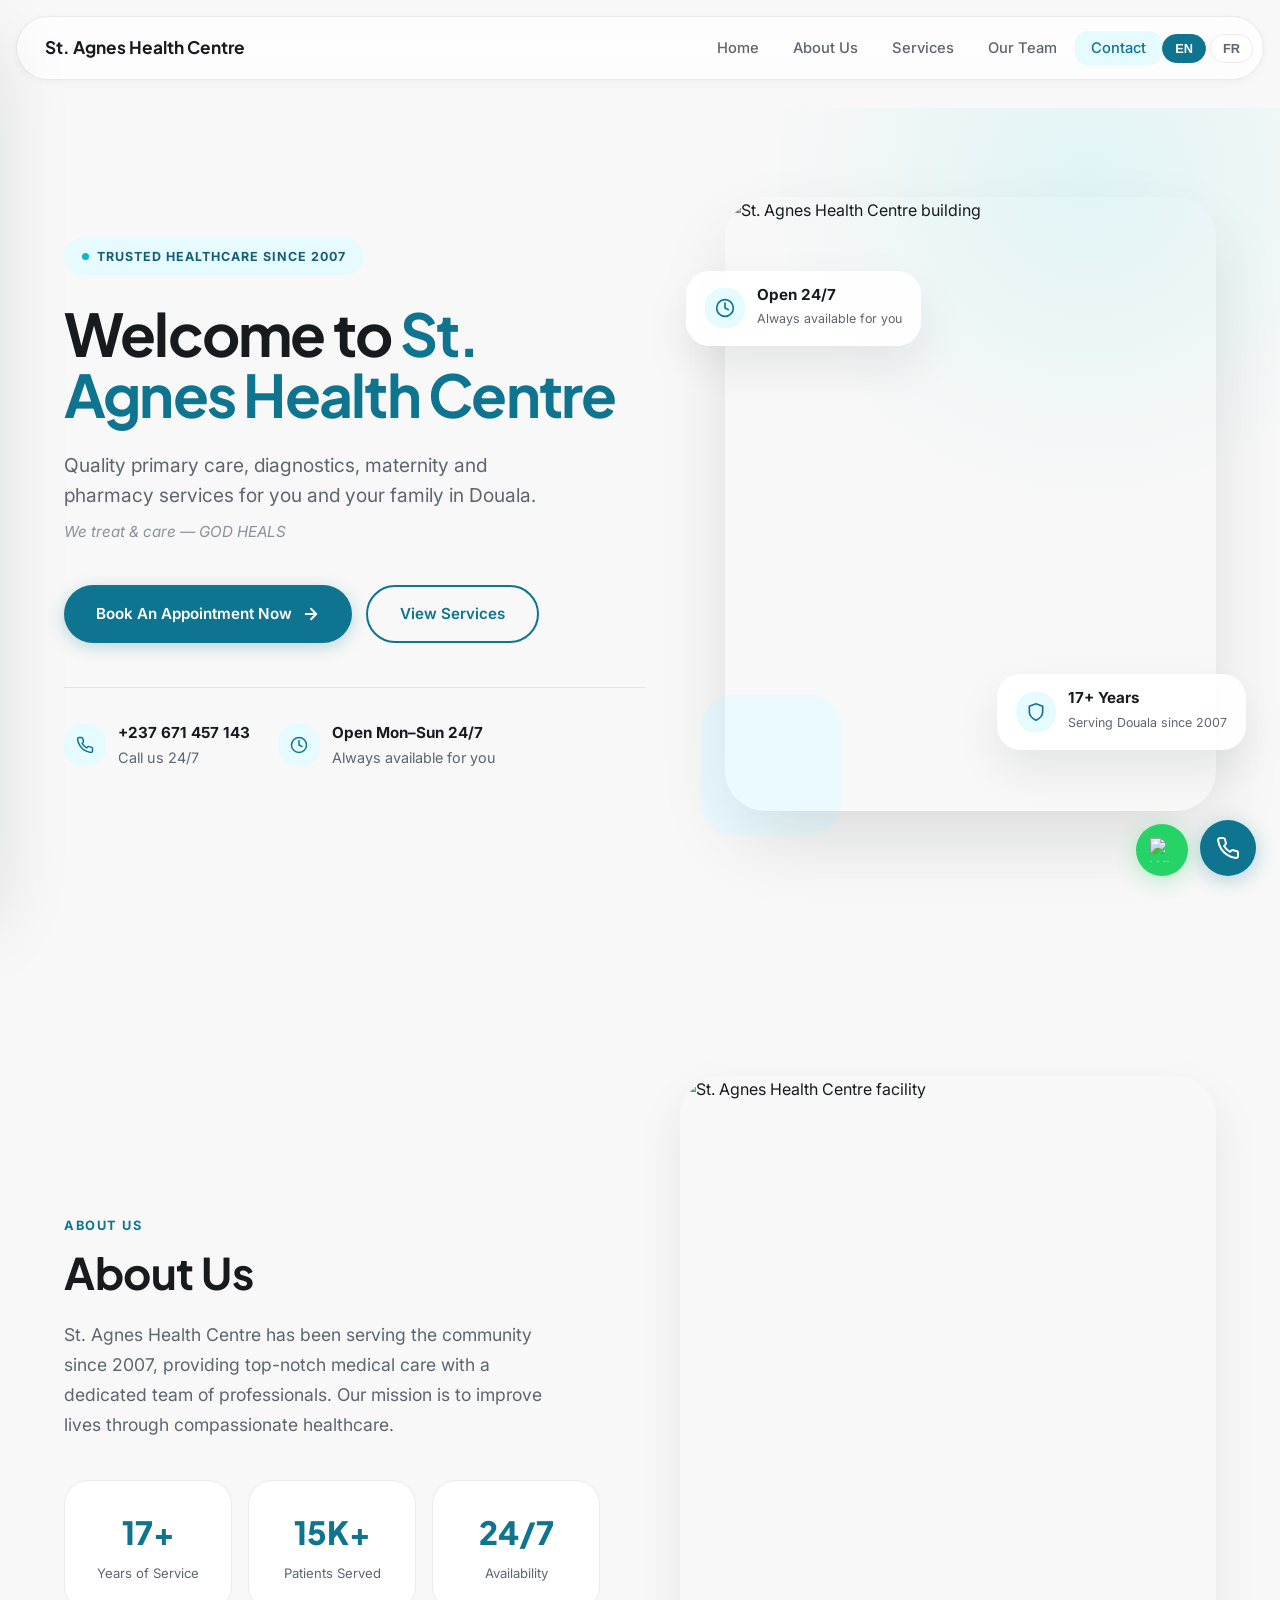
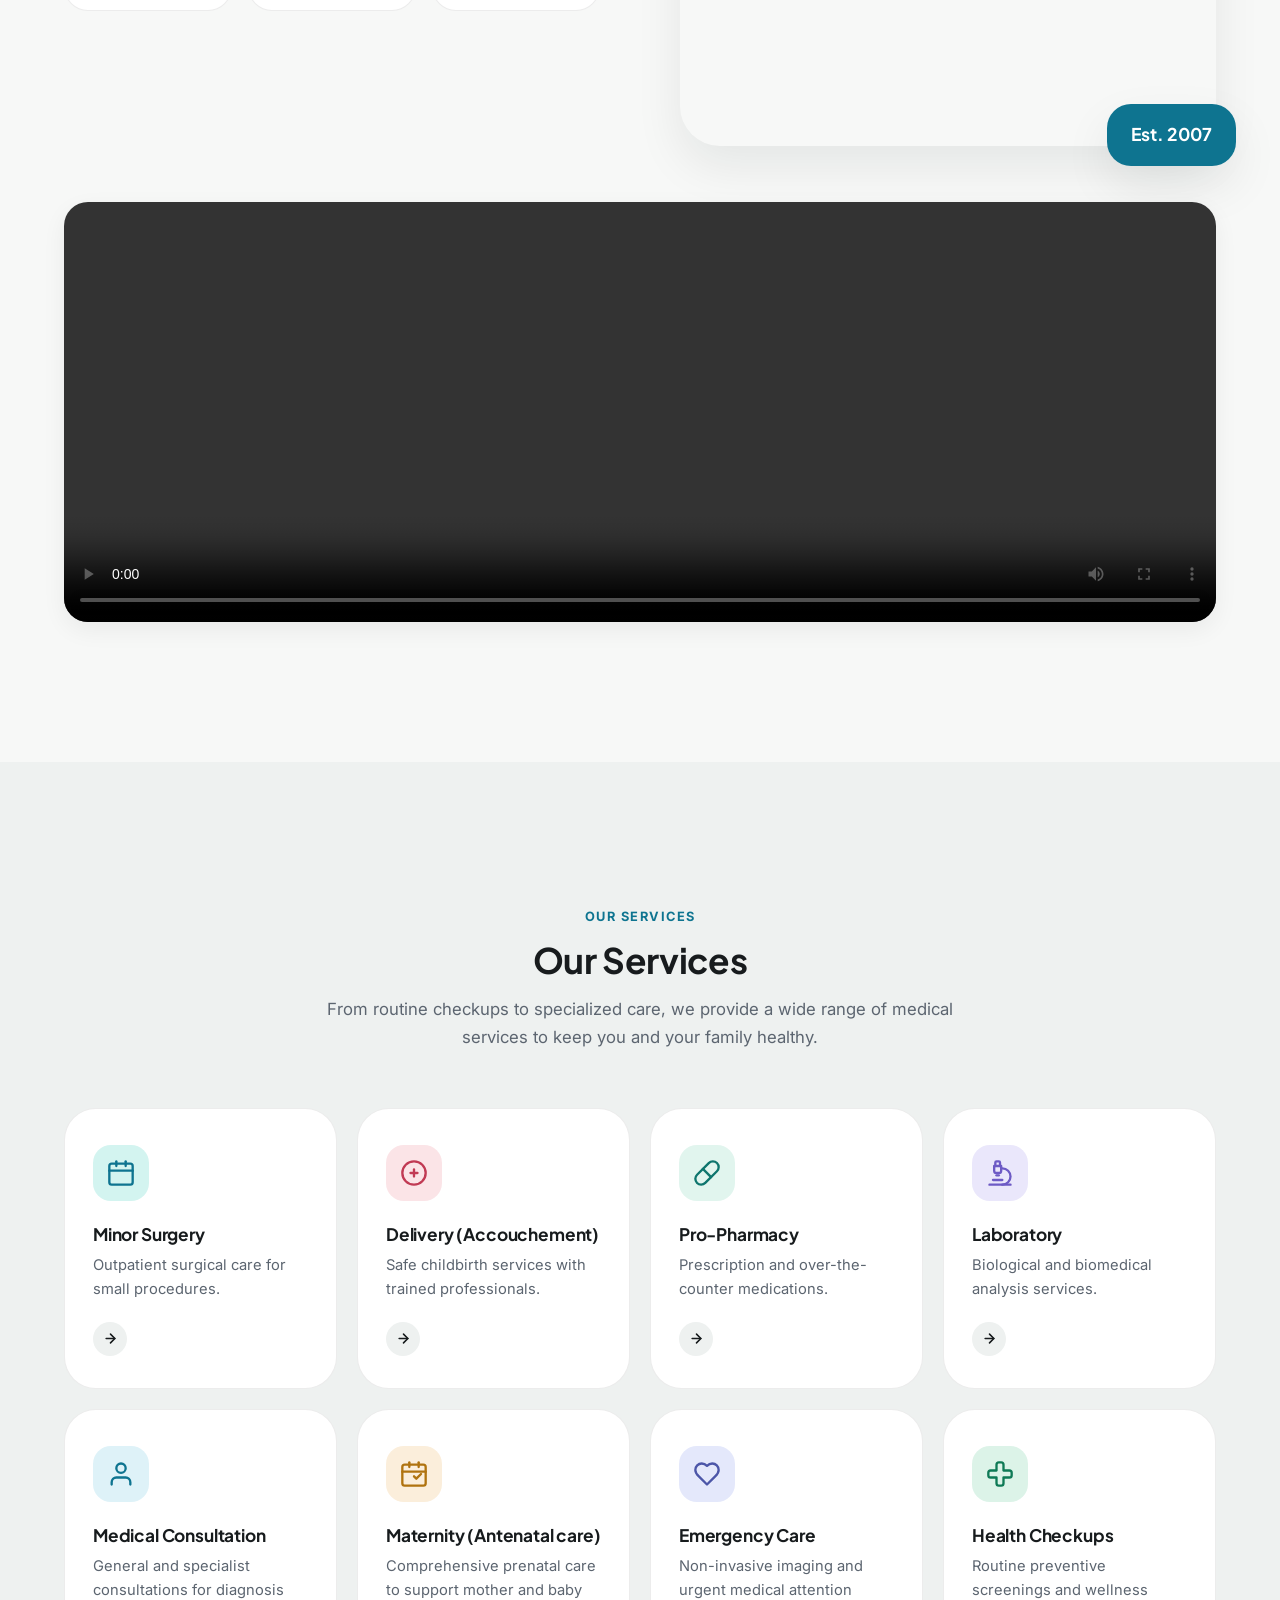
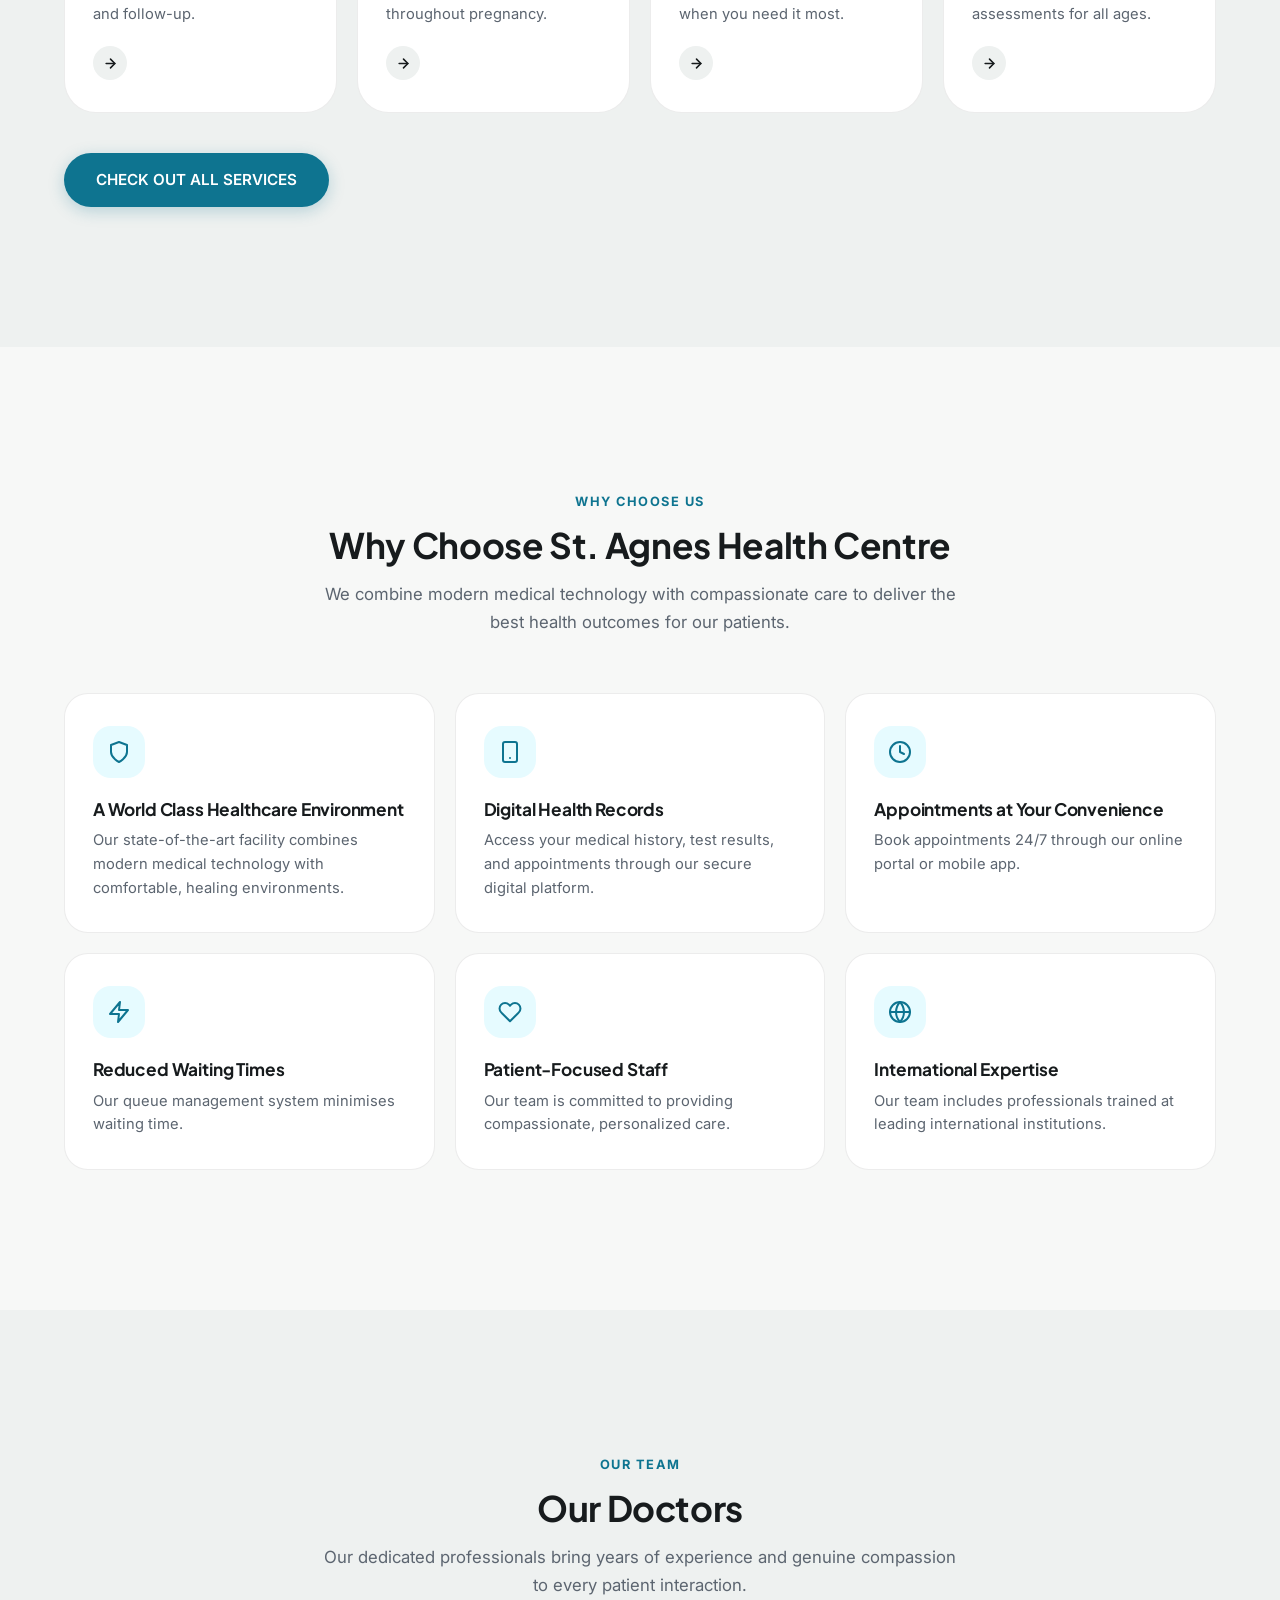
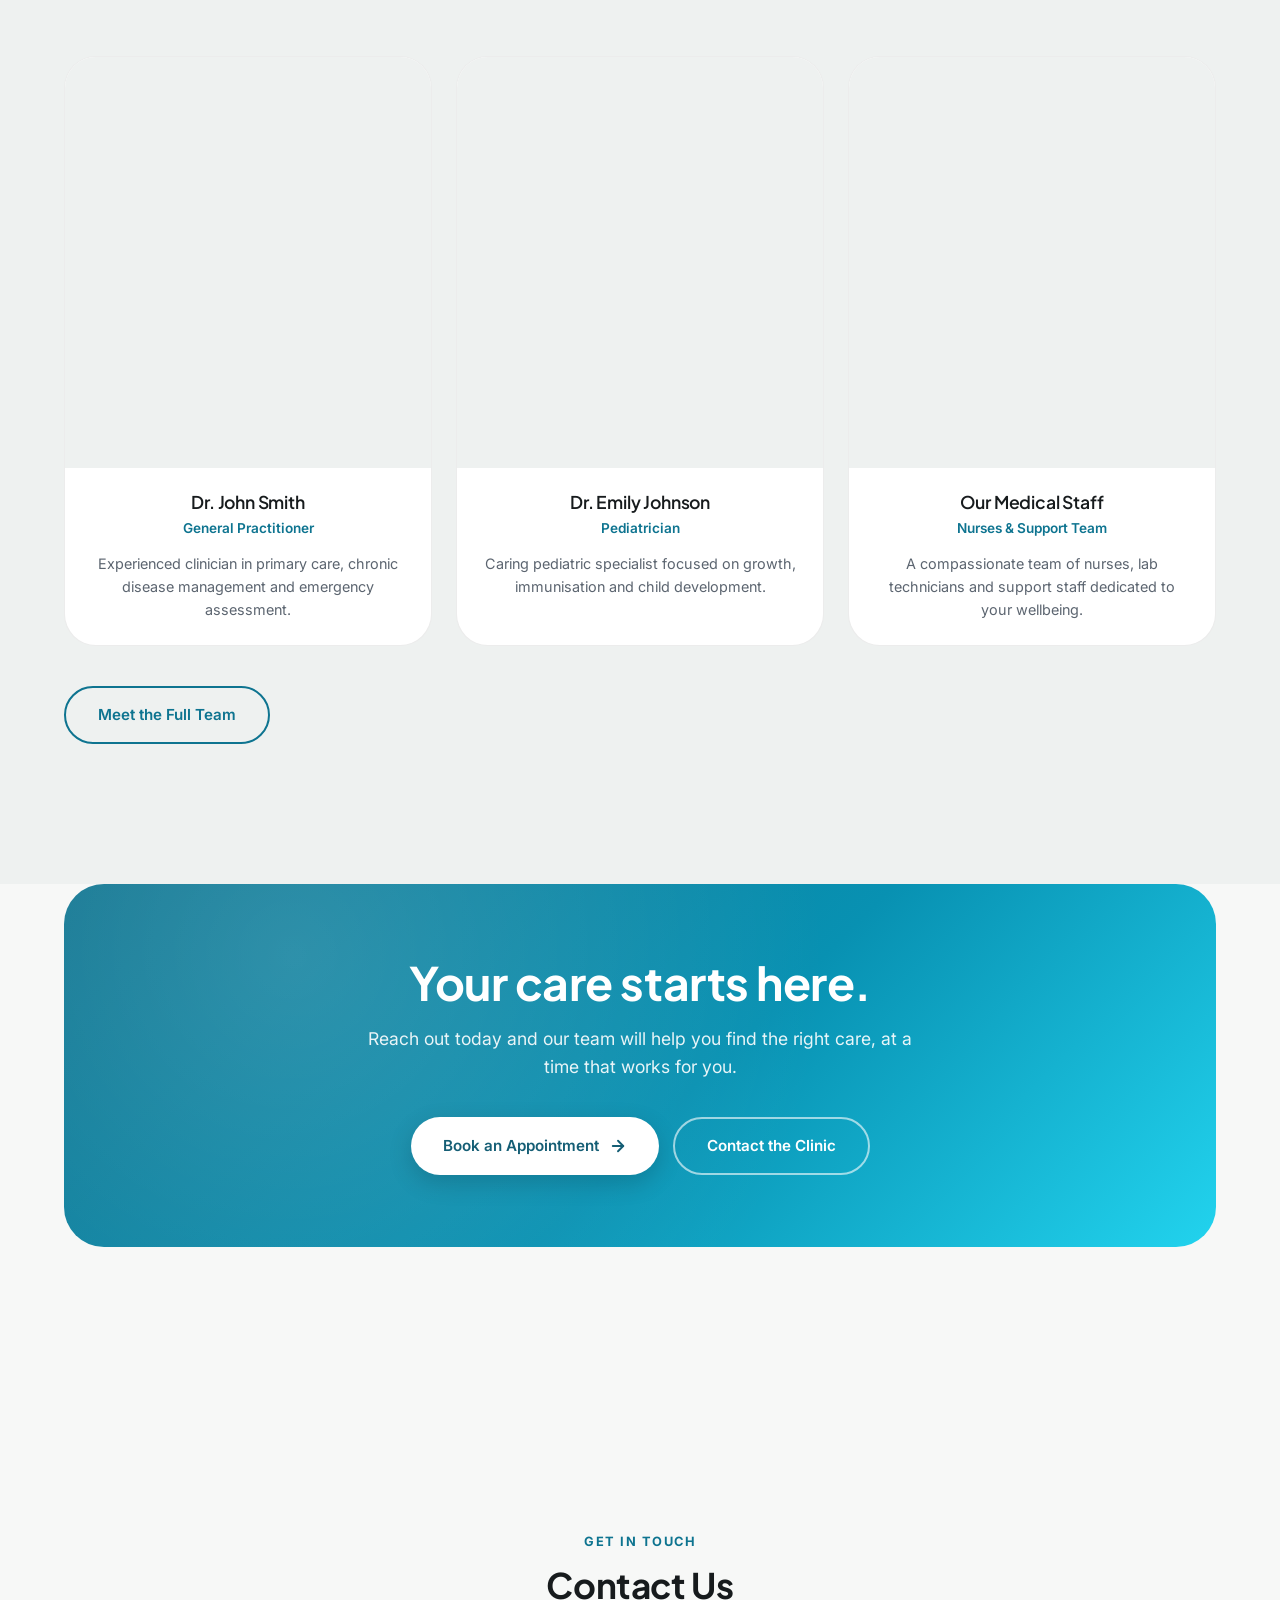
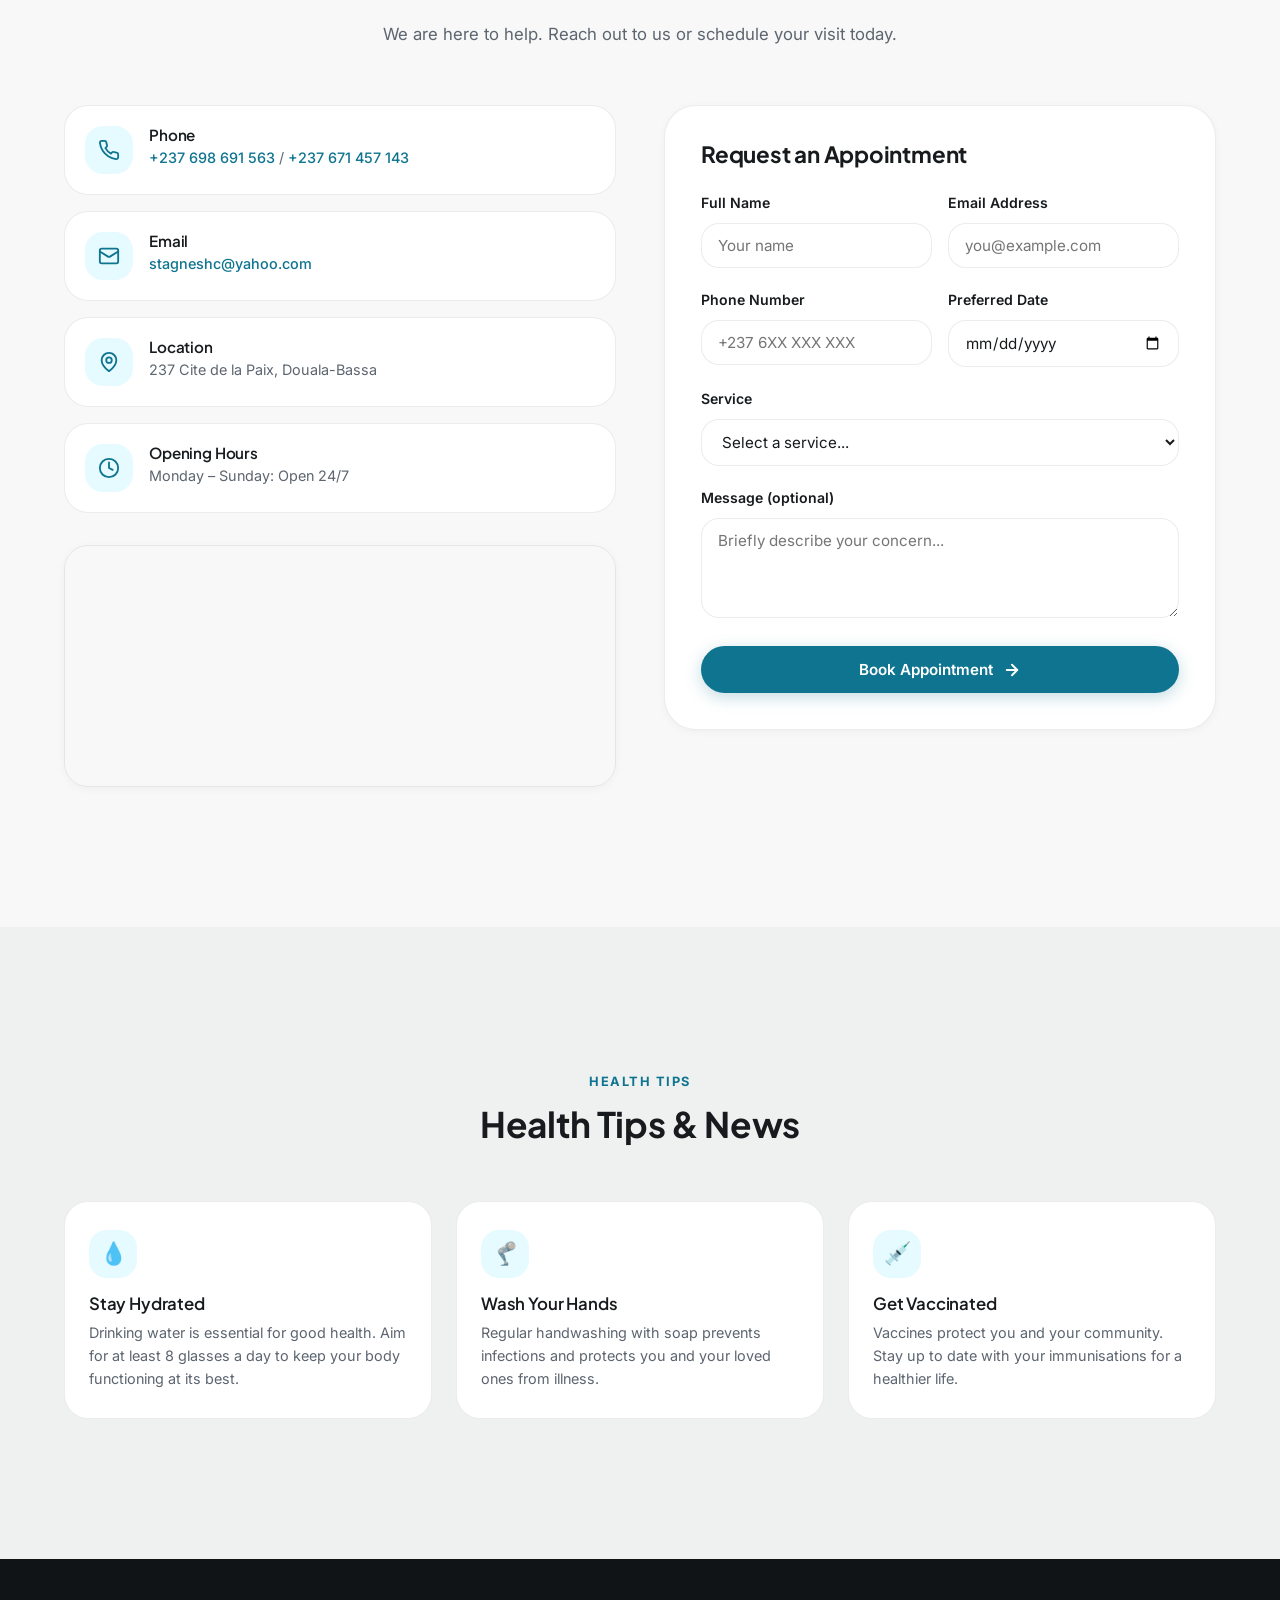
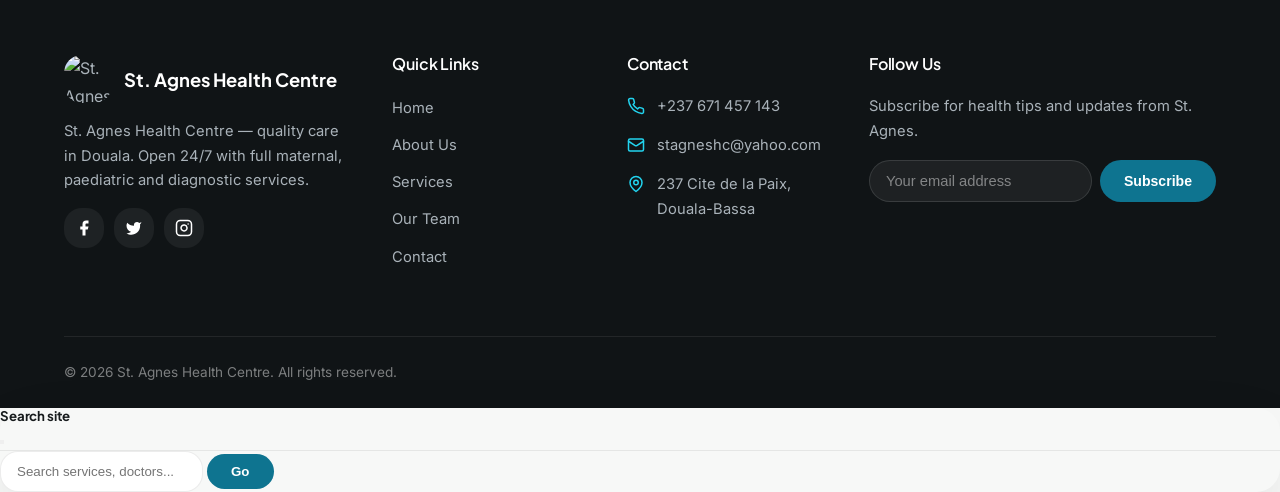
==== public/index.html @ 966c05b4 "Update St. Agnes website layout and content" ====
<!DOCTYPE html>
<html lang="en">
<head>
    <meta charset="UTF-8">
    <meta name="viewport" content="width=device-width, initial-scale=1.0">
    <meta name="description" content="St. Agnes Health Centre - Compassionate, reliable healthcare in Douala. Outpatient care, maternity, laboratory, pharmacy and more.">
    <title>St. Agnes Health Centre</title>
    <link href="css/bootstrap.min.css" rel="stylesheet">
    <link href="styles.css" rel="stylesheet">
    <script type="text/javascript">
        function googleTranslateElementInit() {
            new google.translate.TranslateElement({
                pageLanguage: 'en',
                includedLanguages: 'en,fr',
                layout: google.translate.TranslateElement.InlineLayout.SIMPLE,
                autoDisplay: false,
                multilanguagePage: true
            }, 'google_translate_element');
        }
    </script>
    <script type="text/javascript" src="//translate.google.com/translate_a/element.js?cb=googleTranslateElementInit"></script>
    <script src="translate.js"></script>
</head>
<body>

<!-- Sidebar overlay -->
<div id="sidebarMenuOverlay" class="sidebar-menu-overlay"></div>
<nav id="sidebarMenu" class="sidebar-menu">
    <button id="sidebarMenuClose" type="button" class="sidebar-close" aria-label="Close menu">&times;</button>
    <div class="sidebar-logo" aria-hidden="true"></div>
    <div class="sidebar-links">
        <a href="#home" data-i18n="nav.home">Home</a>
        <a href="#about" data-i18n="nav.about">About Us</a>
        <a href="#services-section" data-i18n="nav.services">Services</a>
        <a href="#team-section" data-i18n="nav.team">Our Team</a>
        <a href="#why-choose" data-i18n="nav.why">Why Choose Us</a>
        <a href="#contact" data-i18n="nav.contact">Contact</a>
    </div>
</nav>

<!-- ====== NAVBAR ====== -->
<nav id="mainNavbar" class="navbar">
    <div class="container-fluid d-flex align-items-center justify-content-between">
        <a class="navbar-brand" href="#">
            <div class="logo-container">
                <img id="clinic-logo" src="images/logo.png" alt="St. Agnes Health Centre Logo" onerror="this.style.display='none';">
            </div>
            <span class="brand-text">St. Agnes Health Centre</span>
        </a>

        <div id="navbarNav">
            <div class="nav-links" role="navigation" aria-label="Main navigation">
                <ul class="navbar-nav">
                    <li class="nav-item"><a class="nav-link" href="#home" data-i18n="nav.home">Home</a></li>
                    <li class="nav-item"><a class="nav-link" href="#about" data-i18n="nav.about">About Us</a></li>
                    <li class="nav-item"><a class="nav-link" href="#services-section" data-i18n="nav.services">Services</a></li>
                    <li class="nav-item"><a class="nav-link" href="#team-section" data-i18n="nav.team">Our Team</a></li>
                    <li class="nav-item"><a class="nav-link" href="#contact" data-i18n="nav.contact">Contact</a></li>
                </ul>
            </div>
        </div>

        <div class="navbar-actions d-flex align-items-center gap-2">
            <div class="lang-toggle d-flex align-items-center">
                <button type="button" class="btn active" data-lang="en" onclick="changeLanguage('en')" aria-label="English">EN</button>
                <button type="button" class="btn" data-lang="fr" onclick="changeLanguage('fr')" aria-label="Fran&ccedil;ais">FR</button>
            </div>
            <button id="navbarHamburgerBtn" class="navbar-hamburger" aria-label="Open menu" aria-controls="sidebarMenu" aria-expanded="false">
                <svg width="22" height="22" viewBox="0 0 24 24" fill="none" xmlns="http://www.w3.org/2000/svg" aria-hidden="true">
                    <rect y="4" width="24" height="2.5" rx="1.25" fill="currentColor"/>
                    <rect y="11" width="24" height="2.5" rx="1.25" fill="currentColor"/>
                    <rect y="18" width="24" height="2.5" rx="1.25" fill="currentColor"/>
                </svg>
            </button>
        </div>
    </div>
</nav>

<!-- ====== HERO ====== -->
<section id="home" class="hero">
    <div class="container">
        <div class="hero-text">
            <div class="hero-badge" data-i18n="hero.badge">Trusted Healthcare Since 2007</div>
            <h1><span data-i18n="hero.welcome_prefix">Welcome to</span> <span class="accent">St. Agnes Health Centre</span></h1>
            <p class="hero-subtitle" data-i18n="hero.subtitle">Quality primary care, diagnostics, maternity and pharmacy services for you and your family in Douala.</p>
            <p id="main-slogan" class="hero-tagline" data-i18n="main-slogan">We treat &amp; care &mdash; GOD HEALS</p>
            <div class="hero-actions">
                <a href="appointment.html" class="btn-primary-custom">
                    <span data-i18n="btn.book">Book An Appointment</span>
                    <svg width="18" height="18" viewBox="0 0 24 24" fill="none" stroke="currentColor" stroke-width="2.5" stroke-linecap="round" stroke-linejoin="round"><path d="M5 12h14"/><path d="m12 5 7 7-7 7"/></svg>
                </a>
                <a href="#services-section" class="btn-outline-custom" data-i18n="btn.view_services">View Services</a>
            </div>
            <div class="hero-contact">
                <div class="hero-contact-item">
                    <div class="icon">
                        <svg viewBox="0 0 24 24" fill="none" stroke="currentColor" stroke-width="2" stroke-linecap="round" stroke-linejoin="round"><path d="M22 16.92v3a2 2 0 0 1-2.18 2 19.79 19.79 0 0 1-8.63-3.07 19.5 19.5 0 0 1-6-6 19.79 19.79 0 0 1-3.07-8.67A2 2 0 0 1 4.11 2h3a2 2 0 0 1 2 1.72c.127.96.361 1.903.7 2.81a2 2 0 0 1-.45 2.11L8.09 9.91a16 16 0 0 0 6 6l1.27-1.27a2 2 0 0 1 2.11-.45c.907.339 1.85.573 2.81.7A2 2 0 0 1 22 16.92z"/></svg>
                    </div>
                    <div>
                        <strong>+237 671 457 143</strong>
                        <span data-i18n="hero.call_label">Call us 24/7</span>
                    </div>
                </div>
                <div class="hero-contact-item">
                    <div class="icon">
                        <svg viewBox="0 0 24 24" fill="none" stroke="currentColor" stroke-width="2" stroke-linecap="round" stroke-linejoin="round"><circle cx="12" cy="12" r="10"/><polyline points="12 6 12 12 16 14"/></svg>
                    </div>
                    <div>
                        <strong data-i18n="hero.hours_value">Open Mon&ndash;Sun 24/7</strong>
                        <span data-i18n="hero.hours_label">Always available for you</span>
                    </div>
                </div>
            </div>
        </div>
        <div class="hero-image">
            <img src="images/clinic.jpg" alt="St. Agnes Health Centre building">
            <div class="hero-floating-card hero-floating-card--top">
                <div class="fc-icon">
                    <svg viewBox="0 0 24 24" fill="none" stroke="currentColor" stroke-width="2" stroke-linecap="round" stroke-linejoin="round"><circle cx="12" cy="12" r="10"/><polyline points="12 6 12 12 16 14"/></svg>
                </div>
                <div>
                    <strong data-i18n="hero.fc_top_title">Open 24/7</strong>
                    <span data-i18n="hero.hours_label">Always available for you</span>
                </div>
            </div>
            <div class="hero-floating-card hero-floating-card--bottom">
                <div class="fc-icon">
                    <svg viewBox="0 0 24 24" fill="none" stroke="currentColor" stroke-width="2" stroke-linecap="round" stroke-linejoin="round"><path d="M12 22s8-4 8-10V5l-8-3-8 3v7c0 6 8 10 8 10z"/></svg>
                </div>
                <div>
                    <strong data-i18n="hero.fc_bottom_title">17+ Years</strong>
                    <span data-i18n="hero.fc_bottom_sub">Serving Douala since 2007</span>
                </div>
            </div>
        </div>
    </div>
</section>

<!-- ====== ABOUT US ====== -->
<section id="about" class="about-section py-section">
    <div class="container">
        <div class="about-grid">
            <div class="about-content reveal">
            <span class="section-label" data-i18n="label.about">About Us</span>
            <h2 id="about-title" data-i18n="about-title">Compassionate Care for Our Community</h2>
                <p class="lead" id="about-desc" data-i18n="about-desc">St. Agnes Health Centre has been serving the community since 2007, providing top-notch medical care with a dedicated team of professionals. Our mission is to improve lives through compassionate healthcare.</p>
                <div class="about-stats">
                    <div class="stat-item">
                        <span class="stat-number">17+</span>
                        <span class="stat-label" data-i18n="about.stat1_label">Years of Service</span>
                    </div>
                    <div class="stat-item">
                        <span class="stat-number">15K+</span>
                        <span class="stat-label" data-i18n="about.stat2_label">Patients Served</span>
                    </div>
                    <div class="stat-item">
                        <span class="stat-number">24/7</span>
                        <span class="stat-label" data-i18n="about.stat3_label">Availability</span>
                    </div>
                </div>
            </div>
            <div class="about-media reveal reveal-delay-2">
                <img src="images/id1.jpg" alt="St. Agnes Health Centre facility">
                <div class="about-badge" data-i18n="about.badge">Est. 2007</div>
            </div>
        </div>
        <div class="video-wrapper reveal" style="margin-top:56px;">
            <video width="100%" height="420" controls preload="metadata">
                <source src="images/vid1.mp4" type="video/mp4">
                Your browser does not support the video tag.
            </video>
        </div>
    </div>
</section>

<!-- ====== SERVICES ====== -->
<section id="services-section" class="services-section py-section">
    <div class="container">
        <div class="section-header reveal">
            <span class="section-label" data-i18n="label.services">Our Services</span>
            <h2 id="services-title" data-i18n="services-title">Comprehensive Healthcare Services</h2>
            <p data-i18n="services.intro">From routine checkups to specialized care, we provide a wide range of medical services to keep you and your family healthy.</p>
        </div>
        <div class="services-grid stagger-children">
            <div class="service-card reveal">
                <div class="service-icon icon-teal">
                    <svg width="28" height="28" viewBox="0 0 24 24" fill="none" stroke="currentColor" stroke-width="2" stroke-linecap="round" stroke-linejoin="round"><path d="M8 2v4"/><path d="M16 2v4"/><rect x="2" y="4" width="20" height="18" rx="2"/><path d="M2 10h20"/></svg>
                </div>
                <h3 data-i18n="featured.minor_surgery.title">Minor Surgery</h3>
                <p data-i18n="featured.minor_surgery.desc">Outpatient surgical care for small procedures.</p>
                <span class="service-arrow" aria-hidden="true"><svg viewBox="0 0 24 24" fill="none" stroke="currentColor" stroke-width="2.5" stroke-linecap="round" stroke-linejoin="round"><path d="M5 12h14"/><path d="m12 5 7 7-7 7"/></svg></span>
            </div>
            <div class="service-card reveal">
                <div class="service-icon icon-rose">
                    <svg width="28" height="28" viewBox="0 0 24 24" fill="none" stroke="currentColor" stroke-width="2" stroke-linecap="round" stroke-linejoin="round"><path d="M9 12h6"/><path d="M12 9v6"/><circle cx="12" cy="12" r="10"/></svg>
                </div>
                <h3 data-i18n="featured.delivery.title">Delivery</h3>
                <p data-i18n="featured.delivery.desc">Safe childbirth services with trained professionals.</p>
                <span class="service-arrow" aria-hidden="true"><svg viewBox="0 0 24 24" fill="none" stroke="currentColor" stroke-width="2.5" stroke-linecap="round" stroke-linejoin="round"><path d="M5 12h14"/><path d="m12 5 7 7-7 7"/></svg></span>
            </div>
            <div class="service-card reveal">
                <div class="service-icon icon-green">
                    <svg width="28" height="28" viewBox="0 0 24 24" fill="none" stroke="currentColor" stroke-width="2" stroke-linecap="round" stroke-linejoin="round"><path d="m10.5 20.5 10-10a4.95 4.95 0 1 0-7-7l-10 10a4.95 4.95 0 1 0 7 7Z"/><path d="m8.5 8.5 7 7"/></svg>
                </div>
                <h3 data-i18n="featured.pharmacy.title">Pro-Pharmacy</h3>
                <p data-i18n="featured.pharmacy.desc">Prescription and over-the-counter medications.</p>
                <span class="service-arrow" aria-hidden="true"><svg viewBox="0 0 24 24" fill="none" stroke="currentColor" stroke-width="2.5" stroke-linecap="round" stroke-linejoin="round"><path d="M5 12h14"/><path d="m12 5 7 7-7 7"/></svg></span>
            </div>
            <div class="service-card reveal">
                <div class="service-icon icon-purple">
                    <svg width="28" height="28" viewBox="0 0 24 24" fill="none" stroke="currentColor" stroke-width="2" stroke-linecap="round" stroke-linejoin="round"><path d="M6 18h8"/><path d="M3 22h18"/><path d="M14 22a7 7 0 1 0 0-14h-1"/><path d="M9 14h2"/><path d="M9 12a2 2 0 0 1-2-2V6h6v4a2 2 0 0 1-2 2Z"/><path d="M12 6V3a1 1 0 0 0-1-1H9a1 1 0 0 0-1 1v3"/></svg>
                </div>
                <h3 data-i18n="featured.laboratory.title">Laboratory</h3>
                <p data-i18n="featured.laboratory.desc">Biological and biomedical analysis services.</p>
                <span class="service-arrow" aria-hidden="true"><svg viewBox="0 0 24 24" fill="none" stroke="currentColor" stroke-width="2.5" stroke-linecap="round" stroke-linejoin="round"><path d="M5 12h14"/><path d="m12 5 7 7-7 7"/></svg></span>
            </div>
            <div class="service-card reveal">
                <div class="service-icon icon-blue">
                    <svg width="28" height="28" viewBox="0 0 24 24" fill="none" stroke="currentColor" stroke-width="2" stroke-linecap="round" stroke-linejoin="round"><path d="M20 21v-2a4 4 0 0 0-4-4H8a4 4 0 0 0-4 4v2"/><circle cx="12" cy="7" r="4"/></svg>
                </div>
                <h3 data-i18n="service.consultation.name">Medical Consultation</h3>
                <p data-i18n="service.consultation.desc">General and specialist consultations for diagnosis and follow-up.</p>
                <span class="service-arrow" aria-hidden="true"><svg viewBox="0 0 24 24" fill="none" stroke="currentColor" stroke-width="2.5" stroke-linecap="round" stroke-linejoin="round"><path d="M5 12h14"/><path d="m12 5 7 7-7 7"/></svg></span>
            </div>
            <div class="service-card reveal">
                <div class="service-icon icon-orange">
                    <svg width="28" height="28" viewBox="0 0 24 24" fill="none" stroke="currentColor" stroke-width="2" stroke-linecap="round" stroke-linejoin="round"><path d="M8 2v4"/><path d="M16 2v4"/><rect x="2" y="4" width="20" height="18" rx="2"/><path d="M2 10h20"/><path d="m12 14 2 2 4-4"/></svg>
                </div>
                <h3 data-i18n="service.maternity.name">Maternity Care</h3>
                <p data-i18n="service.maternity.desc">Comprehensive prenatal care to support mother and baby throughout pregnancy.</p>
                <span class="service-arrow" aria-hidden="true"><svg viewBox="0 0 24 24" fill="none" stroke="currentColor" stroke-width="2.5" stroke-linecap="round" stroke-linejoin="round"><path d="M5 12h14"/><path d="m12 5 7 7-7 7"/></svg></span>
            </div>
            <div class="service-card reveal">
                <div class="service-icon icon-indigo">
                    <svg width="28" height="28" viewBox="0 0 24 24" fill="none" stroke="currentColor" stroke-width="2" stroke-linecap="round" stroke-linejoin="round"><path d="M19 14c1.49-1.46 3-3.21 3-5.5A5.5 5.5 0 0 0 16.5 3c-1.76 0-3 .5-4.5 2-1.5-1.5-2.74-2-4.5-2A5.5 5.5 0 0 0 2 8.5c0 2.3 1.5 4.05 3 5.5l7 7Z"/></svg>
                </div>
                <h3 data-i18n="featured.emergency.title">Emergency Care</h3>
                <p data-i18n="featured.emergency.desc">Non-invasive imaging and urgent medical attention when you need it most.</p>
                <span class="service-arrow" aria-hidden="true"><svg viewBox="0 0 24 24" fill="none" stroke="currentColor" stroke-width="2.5" stroke-linecap="round" stroke-linejoin="round"><path d="M5 12h14"/><path d="m12 5 7 7-7 7"/></svg></span>
            </div>
            <div class="service-card reveal">
                <div class="service-icon icon-emerald">
                    <svg width="28" height="28" viewBox="0 0 24 24" fill="none" stroke="currentColor" stroke-width="2" stroke-linecap="round" stroke-linejoin="round"><path d="M11 2a2 2 0 0 0-2 2v5H4a2 2 0 0 0-2 2v2c0 1.1.9 2 2 2h5v5c0 1.1.9 2 2 2h2a2 2 0 0 0 2-2v-5h5a2 2 0 0 0 2-2v-2a2 2 0 0 0-2-2h-5V4a2 2 0 0 0-2-2h-2z"/></svg>
                </div>
                <h3 data-i18n="featured.checkups.title">Health Checkups</h3>
                <p data-i18n="featured.checkups.desc">Routine preventive screenings and wellness assessments for all ages.</p>
                <span class="service-arrow" aria-hidden="true"><svg viewBox="0 0 24 24" fill="none" stroke="currentColor" stroke-width="2.5" stroke-linecap="round" stroke-linejoin="round"><path d="M5 12h14"/><path d="m12 5 7 7-7 7"/></svg></span>
            </div>
        </div>
        <div class="text-center" style="margin-top:40px;">
            <a href="services.html" class="btn-cta-book" data-i18n="btn.check_all_services">CHECK OUT ALL SERVICES</a>
        </div>
    </div>
</section>

<!-- ====== WHY CHOOSE US ====== -->
<section id="why-choose" class="why-section py-section">
    <div class="container">
        <div class="section-header reveal">
            <span class="section-label" data-i18n="label.why">Why Choose Us</span>
            <h2 data-i18n="why.title">Why Choose St. Agnes Health Centre</h2>
            <p data-i18n="why.intro">We combine modern medical technology with compassionate care to deliver the best health outcomes for our patients.</p>
        </div>
        <div class="why-grid stagger-children">
            <div class="why-card reveal">
                <div class="icon-wrap">
                    <svg width="24" height="24" viewBox="0 0 24 24" fill="none" stroke="currentColor" stroke-width="2" stroke-linecap="round" stroke-linejoin="round"><path d="M12 22s8-4 8-10V5l-8-3-8 3v7c0 6 8 10 8 10z"/></svg>
                </div>
                <h3 data-i18n="why.sec1.title">World Class Environment</h3>
                <p data-i18n="why.sec1.desc">Our state-of-the-art facility combines modern medical technology with comfortable, healing environments.</p>
            </div>
            <div class="why-card reveal">
                <div class="icon-wrap">
                    <svg width="24" height="24" viewBox="0 0 24 24" fill="none" stroke="currentColor" stroke-width="2" stroke-linecap="round" stroke-linejoin="round"><rect x="5" y="2" width="14" height="20" rx="2" ry="2"/><path d="M12 18h.01"/></svg>
                </div>
                <h3 data-i18n="why.sec2.title">Digital Health Records</h3>
                <p data-i18n="why.sec2.desc">Access your medical history, test results, and appointments through our secure digital platform.</p>
            </div>
            <div class="why-card reveal">
                <div class="icon-wrap">
                    <svg width="24" height="24" viewBox="0 0 24 24" fill="none" stroke="currentColor" stroke-width="2" stroke-linecap="round" stroke-linejoin="round"><circle cx="12" cy="12" r="10"/><polyline points="12 6 12 12 16 14"/></svg>
                </div>
                <h3 data-i18n="why.sec3.title">Convenient Appointments</h3>
                <p data-i18n="why.sec3.desc">Book appointments 24/7 through our online portal. We offer flexible scheduling to accommodate your lifestyle.</p>
            </div>
            <div class="why-card reveal">
                <div class="icon-wrap">
                    <svg width="24" height="24" viewBox="0 0 24 24" fill="none" stroke="currentColor" stroke-width="2" stroke-linecap="round" stroke-linejoin="round"><path d="M13 2 3 14h9l-1 8 10-12h-9l1-8z"/></svg>
                </div>
                <h3 data-i18n="why.sec4.title">Reduced Waiting Times</h3>
                <p data-i18n="why.sec4.desc">Our queue management system and efficient scheduling practices minimize your waiting time.</p>
            </div>
            <div class="why-card reveal">
                <div class="icon-wrap">
                    <svg width="24" height="24" viewBox="0 0 24 24" fill="none" stroke="currentColor" stroke-width="2" stroke-linecap="round" stroke-linejoin="round"><path d="M20.84 4.61a5.5 5.5 0 0 0-7.78 0L12 5.67l-1.06-1.06a5.5 5.5 0 0 0-7.78 7.78l1.06 1.06L12 21.23l7.78-7.78 1.06-1.06a5.5 5.5 0 0 0 0-7.78z"/></svg>
                </div>
                <h3 data-i18n="why.sec5.title">Patient-Focused Staff</h3>
                <p data-i18n="why.sec5.desc">Our team is committed to providing compassionate, personalized care. We take time to listen to your concerns.</p>
            </div>
            <div class="why-card reveal">
                <div class="icon-wrap">
                    <svg width="24" height="24" viewBox="0 0 24 24" fill="none" stroke="currentColor" stroke-width="2" stroke-linecap="round" stroke-linejoin="round"><circle cx="12" cy="12" r="10"/><line x1="2" y1="12" x2="22" y2="12"/><path d="M12 2a15.3 15.3 0 0 1 4 10 15.3 15.3 0 0 1-4 10 15.3 15.3 0 0 1-4-10 15.3 15.3 0 0 1 4-10z"/></svg>
                </div>
                <h3 data-i18n="why.sec6.title">International Expertise</h3>
                <p data-i18n="why.sec6.desc">Our medical team includes professionals trained at leading international institutions with global partnerships.</p>
            </div>
        </div>
    </div>
</section>

<!-- ====== CARE TEAM ====== -->
<section id="team-section" class="team-section py-section">
    <div class="container">
        <div class="section-header reveal">
            <span class="section-label" data-i18n="label.team">Our Team</span>
            <h2 id="doctors-title" data-i18n="doctors-title">Meet Your Care Team</h2>
            <p data-i18n="team.intro">Our dedicated professionals bring years of experience and genuine compassion to every patient interaction.</p>
        </div>
        <div class="team-grid stagger-children">
            <div class="team-card reveal">
                <div class="card-img-wrapper">
                    <img src="images/doc1.jpg" alt="Dr. John Smith" onerror="this.style.display='none';">
                </div>
                <div class="card-body">
                    <h3>Dr. John Smith</h3>
                    <span class="specialty" data-i18n="team.doc1.specialty">General Practitioner</span>
                    <p data-i18n="team.doc1.desc">Experienced clinician in primary care, chronic disease management and emergency assessment.</p>
                </div>
            </div>
            <div class="team-card reveal">
                <div class="card-img-wrapper">
                    <img src="images/doc2.jpg" alt="Dr. Emily Johnson" onerror="this.style.display='none';">
                </div>
                <div class="card-body">
                    <h3>Dr. Emily Johnson</h3>
                    <span class="specialty" data-i18n="team.doc2.specialty">Pediatrician</span>
                    <p data-i18n="team.doc2.desc">Caring pediatric specialist focused on growth, immunisation and child development.</p>
                </div>
            </div>
            <div class="team-card reveal">
                <div class="card-img-wrapper">
                    <img src="images/id2.jpg" alt="Our Medical Team" onerror="this.style.display='none';">
                </div>
                <div class="card-body">
                    <h3 data-i18n="team.staff.title">Our Medical Staff</h3>
                    <span class="specialty" data-i18n="team.staff.specialty">Nurses &amp; Support Team</span>
                    <p data-i18n="team.staff.desc">A compassionate team of nurses, lab technicians and support staff dedicated to your wellbeing.</p>
                </div>
            </div>
        </div>
        <div class="text-center" style="margin-top:40px;">
            <a href="our-team.html" class="btn-outline-custom" data-i18n="btn.meet_team">Meet the Full Team</a>
        </div>
    </div>
</section>

<!-- ====== APPOINTMENT CTA ====== -->
<section class="cta-band-section py-section" style="padding-top:0;">
    <div class="container">
        <div class="cta-band reveal">
            <h2 data-i18n="cta.title">Your care starts here.</h2>
            <p data-i18n="cta.desc">Reach out today and our team will help you find the right care, at a time that works for you.</p>
            <div class="cta-band-actions">
                <a href="appointment.html" class="btn-primary-custom">
                    <span data-i18n="cta.book_btn">Book an Appointment</span>
                    <svg width="18" height="18" viewBox="0 0 24 24" fill="none" stroke="currentColor" stroke-width="2.5" stroke-linecap="round" stroke-linejoin="round"><path d="M5 12h14"/><path d="m12 5 7 7-7 7"/></svg>
                </a>
                <a href="#contact" class="btn-outline-custom" data-i18n="cta.contact_btn">Contact the Clinic</a>
            </div>
        </div>
    </div>
</section>

<!-- ====== CONTACT / APPOINTMENT ====== -->
<section id="contact" class="contact-section py-section">
    <div class="container">
        <div class="section-header reveal">
            <span class="section-label" data-i18n="label.contact">Get in Touch</span>
            <h2 id="contact-title" data-i18n="contact-title">Contact Us or Book an Appointment</h2>
            <p data-i18n="contact.intro">We are here to help. Reach out to us or schedule your visit today.</p>
        </div>
        <div class="contact-grid">
            <div class="reveal">
                <div class="contact-info-cards">
                    <div class="info-card">
                        <div class="info-icon">
                            <svg width="22" height="22" viewBox="0 0 24 24" fill="none" stroke="currentColor" stroke-width="2" stroke-linecap="round" stroke-linejoin="round"><path d="M22 16.92v3a2 2 0 0 1-2.18 2 19.79 19.79 0 0 1-8.63-3.07 19.5 19.5 0 0 1-6-6 19.79 19.79 0 0 1-3.07-8.67A2 2 0 0 1 4.11 2h3a2 2 0 0 1 2 1.72c.127.96.361 1.903.7 2.81a2 2 0 0 1-.45 2.11L8.09 9.91a16 16 0 0 0 6 6l1.27-1.27a2 2 0 0 1 2.11-.45c.907.339 1.85.573 2.81.7A2 2 0 0 1 22 16.92z"/></svg>
                        </div>
                        <div class="info-content">
                            <h4 data-i18n="contact.phone_label">Phone</h4>
                            <p><a href="tel:+237698691563">+237 698 691 563</a> / <a href="tel:+237671457143">+237 671 457 143</a></p>
                        </div>
                    </div>
                    <div class="info-card">
                        <div class="info-icon">
                            <svg width="22" height="22" viewBox="0 0 24 24" fill="none" stroke="currentColor" stroke-width="2" stroke-linecap="round" stroke-linejoin="round"><rect x="2" y="4" width="20" height="16" rx="2"/><path d="m22 7-8.97 5.7a1.94 1.94 0 0 1-2.06 0L2 7"/></svg>
                        </div>
                        <div class="info-content">
                            <h4 data-i18n="contact.email_label">Email</h4>
                            <p><a href="mailto:stagneshc@yahoo.com">stagneshc@yahoo.com</a></p>
                        </div>
                    </div>
                    <div class="info-card">
                        <div class="info-icon">
                            <svg width="22" height="22" viewBox="0 0 24 24" fill="none" stroke="currentColor" stroke-width="2" stroke-linecap="round" stroke-linejoin="round"><path d="M20 10c0 6-8 12-8 12s-8-6-8-12a8 8 0 0 1 16 0Z"/><circle cx="12" cy="10" r="3"/></svg>
                        </div>
                        <div class="info-content">
                            <h4 data-i18n="contact.location_label">Location</h4>
                            <p>237 Cite de la Paix, Douala-Bassa</p>
                        </div>
                    </div>
                    <div class="info-card">
                        <div class="info-icon">
                            <svg width="22" height="22" viewBox="0 0 24 24" fill="none" stroke="currentColor" stroke-width="2" stroke-linecap="round" stroke-linejoin="round"><circle cx="12" cy="12" r="10"/><polyline points="12 6 12 12 16 14"/></svg>
                        </div>
                        <div class="info-content">
                            <h4 data-i18n="contact.hours_label">Opening Hours</h4>
                            <p data-i18n="contact.hours_value">Monday &ndash; Sunday: Open 24/7</p>
                        </div>
                    </div>
                </div>
                <div class="map-wrapper">
                    <iframe src="https://www.google.com/maps/embed?pb=!1m18!1m12!1m3!1d3975.034684286839!2d9.717568614513672!3d4.034789997104885!2m3!1f0!2f0!3f0!3m2!1i1024!2i768!4f13.1!3m3!1m2!1s0x10610f0f0f0f0f0f%3A0xabc123def456!2sSt.+Agnes+Health+Centre!5e0!3m2!1sen!2scm!4v1692168000000" width="100%" height="240" style="border:0;" allowfullscreen="" loading="lazy" title="St. Agnes Health Centre location"></iframe>
                </div>
            </div>
            <div class="reveal reveal-delay-2">
                <div class="appointment-form-card">
                    <h3 data-i18n="appointment-title">Request an Appointment</h3>
                    <form action="https://formspree.io/f/xdaazrkp" method="POST">
                        <div class="form-row">
                            <div class="form-group">
                                <label for="appt-name" data-i18n="form.full_name">Full Name</label>
                                <input type="text" id="appt-name" name="name" placeholder="Your name" data-i18n-placeholder="form.name_ph" required>
                            </div>
                            <div class="form-group">
                                <label for="appt-email" data-i18n="form.email">Email Address</label>
                                <input type="email" id="appt-email" name="email" placeholder="you@example.com" data-i18n-placeholder="form.email_ph" required>
                            </div>
                        </div>
                        <div class="form-row">
                            <div class="form-group">
                                <label for="appt-phone" data-i18n="form.phone">Phone Number</label>
                                <input type="tel" id="appt-phone" name="phone" placeholder="+237 6XX XXX XXX" data-i18n-placeholder="form.phone_ph">
                            </div>
                            <div class="form-group">
                                <label for="appt-date" data-i18n="form.date">Preferred Date</label>
                                <input type="date" id="appt-date" name="date">
                            </div>
                        </div>
                        <div class="form-group">
                            <label for="appt-service" data-i18n="form.service">Service</label>
                            <select id="appt-service" name="service">
                                <option value="" data-i18n="form.opt.select">Select a service...</option>
                                <option value="consultation" data-i18n="form.opt.consultation">Medical Consultation</option>
                                <option value="maternity" data-i18n="form.opt.maternity">Maternity Care</option>
                                <option value="laboratory" data-i18n="form.opt.laboratory">Laboratory</option>
                                <option value="pharmacy" data-i18n="form.opt.pharmacy">Pharmacy</option>
                                <option value="vaccination" data-i18n="form.opt.vaccination">Vaccination</option>
                                <option value="ultrasound" data-i18n="form.opt.ultrasound">Ultrasound</option>
                                <option value="pediatrics" data-i18n="form.opt.pediatrics">Pediatrics</option>
                                <option value="surgery" data-i18n="form.opt.surgery">Minor Surgery</option>
                                <option value="other" data-i18n="form.opt.other">Other</option>
                            </select>
                        </div>
                        <div class="form-group">
                            <label for="appt-message" data-i18n="form.message">Message (optional)</label>
                            <textarea id="appt-message" name="message" placeholder="Briefly describe your concern..." data-i18n-placeholder="form.message_ph" rows="3"></textarea>
                        </div>
                        <div class="text-center">
                            <button type="submit" class="btn-primary-custom" style="width:100%;justify-content:center;">
                                <span data-i18n="form.submit">Book Appointment</span>
                                <svg width="18" height="18" viewBox="0 0 24 24" fill="none" stroke="currentColor" stroke-width="2.5" stroke-linecap="round" stroke-linejoin="round"><path d="M5 12h14"/><path d="m12 5 7 7-7 7"/></svg>
                            </button>
                        </div>
                    </form>
                </div>
            </div>
        </div>
    </div>
</section>

<!-- ====== HEALTH TIPS ====== -->
<section class="blog-section py-section">
    <div class="container">
        <div class="section-header reveal">
            <span class="section-label" data-i18n="label.health_tips">Health Tips</span>
            <h2 id="blog-title" data-i18n="blog-title">Stay Informed, Stay Healthy</h2>
        </div>
        <div class="blog-grid stagger-children">
            <div class="blog-card reveal">
                <div class="blog-icon">&#x1F4A7;</div>
                <h3 data-i18n="blog.card1.title">Stay Hydrated</h3>
                <p data-i18n="blog.card1.desc">Drinking water is essential for good health. Aim for at least 8 glasses a day to keep your body functioning at its best.</p>
            </div>
            <div class="blog-card reveal">
                <div class="blog-icon">&#x1F9BF;</div>
                <h3 data-i18n="blog.card2.title">Wash Your Hands</h3>
                <p data-i18n="blog.card2.desc">Regular handwashing with soap prevents infections and protects you and your loved ones from illness.</p>
            </div>
            <div class="blog-card reveal">
                <div class="blog-icon">&#x1F489;</div>
                <h3 data-i18n="blog.card3.title">Get Vaccinated</h3>
                <p data-i18n="blog.card3.desc">Vaccines protect you and your community. Stay up to date with your immunisations for a healthier life.</p>
            </div>
        </div>
    </div>
</section>

<!-- Google Translate container -->
<div id="google_translate_element" style="display:none;"></div>

<!-- ====== FOOTER ====== -->
<footer class="site-footer" role="contentinfo">
    <div class="container">
        <div class="footer-grid">
            <div class="footer-brand">
                <div class="footer-logo">
                    <img src="images/logo.png" alt="St. Agnes Health Centre logo">
                    <span>St. Agnes Health Centre</span>
                </div>
                <p class="footer-about" data-i18n="footer.about_text">St. Agnes Health Centre &mdash; quality care in Douala. Open 24/7 with full maternal, paediatric and diagnostic services.</p>
                <div class="footer-social" aria-label="Social media links">
                    <a href="#" aria-label="Facebook" title="Facebook">
                        <svg width="18" height="18" viewBox="0 0 24 24" fill="currentColor"><path d="M18 2h-3a5 5 0 0 0-5 5v3H7v4h3v8h4v-8h3l1-4h-4V7a1 1 0 0 1 1-1h3z"/></svg>
                    </a>
                    <a href="#" aria-label="Twitter" title="Twitter">
                        <svg width="18" height="18" viewBox="0 0 24 24" fill="currentColor"><path d="M22 4s-.7 2.1-2 3.4c1.6 10-9.4 17.3-18 11.6 2.2.1 4.4-.6 6-2C3 15.5.5 9.6 3 5c2.2 2.6 5.6 4.1 9 4-.9-4.2 4-6.6 7-3.8 1.1 0 3-1.2 3-1.2z"/></svg>
                    </a>
                    <a href="#" aria-label="Instagram" title="Instagram">
                        <svg width="18" height="18" viewBox="0 0 24 24" fill="none" stroke="currentColor" stroke-width="2" stroke-linecap="round" stroke-linejoin="round"><rect x="2" y="2" width="20" height="20" rx="5" ry="5"/><path d="M16 11.37A4 4 0 1 1 12.63 8 4 4 0 0 1 16 11.37z"/><line x1="17.5" y1="6.5" x2="17.51" y2="6.5"/></svg>
                    </a>
                </div>
            </div>
            <div class="footer-col">
                <h4 data-i18n="footer.quick_links">Quick Links</h4>
                <ul>
                    <li><a href="index.html" data-i18n="nav.home">Home</a></li>
                    <li><a href="#about" data-i18n="nav.about">About Us</a></li>
                    <li><a href="services.html" data-i18n="nav.services">Services</a></li>
                    <li><a href="our-team.html" data-i18n="nav.team">Our Team</a></li>
                    <li><a href="appointment.html" data-i18n="nav.contact">Contact</a></li>
                </ul>
            </div>
            <div class="footer-col">
                <h4 data-i18n="footer.contact_title">Contact</h4>
                <div class="footer-contact-item">
                    <svg viewBox="0 0 24 24" fill="none" stroke="currentColor" stroke-width="2" stroke-linecap="round" stroke-linejoin="round"><path d="M22 16.92v3a2 2 0 0 1-2.18 2 19.79 19.79 0 0 1-8.63-3.07 19.5 19.5 0 0 1-6-6 19.79 19.79 0 0 1-3.07-8.67A2 2 0 0 1 4.11 2h3a2 2 0 0 1 2 1.72c.127.96.361 1.903.7 2.81a2 2 0 0 1-.45 2.11L8.09 9.91a16 16 0 0 0 6 6l1.27-1.27a2 2 0 0 1 2.11-.45c.907.339 1.85.573 2.81.7A2 2 0 0 1 22 16.92z"/></svg>
                    <span><a href="tel:+237671457143">+237 671 457 143</a></span>
                </div>
                <div class="footer-contact-item">
                    <svg viewBox="0 0 24 24" fill="none" stroke="currentColor" stroke-width="2" stroke-linecap="round" stroke-linejoin="round"><rect x="2" y="4" width="20" height="16" rx="2"/><path d="m22 7-8.97 5.7a1.94 1.94 0 0 1-2.06 0L2 7"/></svg>
                    <span><a href="mailto:stagneshc@yahoo.com">stagneshc@yahoo.com</a></span>
                </div>
                <div class="footer-contact-item">
                    <svg viewBox="0 0 24 24" fill="none" stroke="currentColor" stroke-width="2" stroke-linecap="round" stroke-linejoin="round"><path d="M20 10c0 6-8 12-8 12s-8-6-8-12a8 8 0 0 1 16 0Z"/><circle cx="12" cy="10" r="3"/></svg>
                    <span>237 Cite de la Paix, Douala-Bassa</span>
                </div>
            </div>
            <div class="footer-col">
                <h4 data-i18n="footer.follow_us">Newsletter</h4>
                <p style="font-size:0.92rem;color:var(--clr-footer-text);margin-bottom:0;" data-i18n="footer.newsletter_intro">Subscribe for health tips and updates from St. Agnes.</p>
                <form id="footer-newsletter-form" class="footer-newsletter-form" aria-label="Subscribe to newsletter">
                    <input id="footer-newsletter-email" type="email" placeholder="" data-i18n-placeholder="footer.newsletter_placeholder" aria-label="Email address">
                    <button type="submit" data-i18n="footer.subscribe">Subscribe</button>
                </form>
                <div id="footer-newsletter-message"></div>
            </div>
        </div>
        <div class="footer-bottom">
            <div>&copy; <span id="footer-year"></span> St. Agnes Health Centre. <span data-i18n="footer.rights">All rights reserved.</span></div>
        </div>
    </div>
</footer>

<script>
    document.getElementById('footer-year').textContent = new Date().getFullYear();
</script>

<!-- Search Modal -->
<div class="modal fade" id="searchModal" tabindex="-1" aria-labelledby="searchModalLabel" aria-hidden="true">
    <div class="modal-dialog modal-dialog-centered">
        <div class="modal-content">
            <div class="modal-header">
                <h5 class="modal-title" id="searchModalLabel" data-i18n="search.title">Search site</h5>
                <button type="button" class="btn-close" data-bs-dismiss="modal" aria-label="Close"></button>
            </div>
            <div class="modal-body">
                <form id="modal-search-form" onsubmit="return false;">
                    <div class="input-group">
                        <input id="modal-site-search" type="search" class="form-control" placeholder="" data-i18n-placeholder="search.placeholder" aria-label="Search">
                        <button id="modal-search-submit" class="btn btn-green" type="submit" data-i18n="search.go">Go</button>
                    </div>
                </form>
            </div>
        </div>
    </div>
</div>

<!-- Floating buttons -->
<a id="floating-call" href="tel:+237671457143" aria-label="Call us" data-i18n-attr="aria-label:aria.call_us">
    <svg width="24" height="24" viewBox="0 0 24 24" fill="none" stroke="currentColor" stroke-width="2" stroke-linecap="round" stroke-linejoin="round"><path d="M22 16.92v3a2 2 0 0 1-2.18 2 19.79 19.79 0 0 1-8.63-3.07 19.5 19.5 0 0 1-6-6 19.79 19.79 0 0 1-3.07-8.67A2 2 0 0 1 4.11 2h3a2 2 0 0 1 2 1.72c.127.96.361 1.903.7 2.81a2 2 0 0 1-.45 2.11L8.09 9.91a16 16 0 0 0 6 6l1.27-1.27a2 2 0 0 1 2.11-.45c.907.339 1.85.573 2.81.7A2 2 0 0 1 22 16.92z"/></svg>
</a>
<a id="floating-whatsapp" href="https://wa.me/237671457143" aria-label="WhatsApp" target="_blank" rel="noopener noreferrer" title="WhatsApp">
    <img src="images/whatsapp.png" alt="WhatsApp">
</a>

<!-- Scripts -->
<script src="js/bootstrap.bundle.min.js"></script>
<script src="script.js"></script>
<script src="lang.js"></script>
</body>
</html>
---- public/styles.css ----
/* ==========================================================================
   St. Agnes Health Centre - Premium Design System
   ========================================================================== */

/* ---------- Fonts ---------- */
@import url('https://fonts.googleapis.com/css2?family=Inter:wght@300;400;500;600;700;800&family=Plus+Jakarta+Sans:wght@500;600;700;800&display=swap');

/* ---------- Custom Properties ---------- */
:root {
  /* Accent — modern medical cyan, used sparingly */
  --clr-primary: #0E7490;
  --clr-primary-light: #06B6D4;
  --clr-primary-dark: #155E75;
  --clr-accent: #22D3EE;
  --clr-accent-soft: #E6FBFF;

  /* Surfaces */
  --clr-bg: #F7F8F7;
  --clr-bg-alt: #EEF1F0;
  --clr-surface: #FFFFFF;
  --clr-surface-alt: #EEF1F0;
  --clr-surface-warm: #F7F8F7;
  --clr-white: #FFFFFF;

  /* Text */
  --clr-text: #171B1D;
  --clr-text-secondary: #5C6570;
  --clr-text-light: #8A939C;

  --clr-border: rgba(15,20,22,0.08);
  --clr-footer: #101416;
  --clr-footer-text: #A9B2B9;

  /* Soft, diffuse shadows only */
  --shadow-sm: 0 2px 8px rgba(15,20,22,0.04);
  --shadow-md: 0 8px 24px rgba(15,20,22,0.06);
  --shadow-lg: 0 20px 48px rgba(15,20,22,0.08);
  --shadow-xl: 0 32px 80px -12px rgba(15,20,22,0.14);
  --shadow-card: 0 4px 24px rgba(15,20,22,0.05);

  /* Radius system */
  --radius-sm: 12px;
  --radius-md: 18px;
  --radius-lg: 24px;
  --radius-xl: 32px;
  --radius-2xl: 40px;
  --radius-full: 9999px;

  --ease-premium: cubic-bezier(0.22, 1, 0.36, 1);
  --transition-fast: 200ms var(--ease-premium);
  --transition-normal: 380ms var(--ease-premium);
  --transition-slow: 560ms var(--ease-premium);

  --container-max: 1320px;
  --section-py: 140px;
  --section-py-tablet: 100px;
  --section-py-mobile: 76px;
  --navbar-h: 108px;

  --font-body: 'Inter', -apple-system, BlinkMacSystemFont, 'Segoe UI', Roboto, sans-serif;
  --font-heading: 'Plus Jakarta Sans', 'Inter', sans-serif;
}

/* ---------- Reset & Base ---------- */
*, *::before, *::after { box-sizing: border-box; margin: 0; padding: 0; }

html { scroll-behavior: smooth; -webkit-text-size-adjust: 100%; }

body {
  font-family: var(--font-body);
  font-size: 16px;
  line-height: 1.7;
  color: var(--clr-text);
  background: var(--clr-bg);
  -webkit-font-smoothing: antialiased;
  -moz-osx-font-smoothing: grayscale;
  overflow-x: hidden;
}

/* Only reserve space for the floating navbar on pages that actually include it */
body:has(.navbar) {
  padding-top: var(--navbar-h);
}

img { max-width: 100%; height: auto; display: block; }
a { color: var(--clr-primary); text-decoration: none; transition: color var(--transition-fast); }
a:hover { color: var(--clr-primary-dark); }
h1,h2,h3,h4,h5,h6 { font-family: var(--font-heading); font-weight: 700; line-height: 1.15; letter-spacing: -0.01em; color: var(--clr-text); }
p { margin-bottom: 1rem; }

.container {
  width: 100%;
  max-width: var(--container-max);
  margin: 0 auto;
  padding: 0 64px;
}

@media (max-width: 1100px) {
  .container { padding: 0 32px; }
}

@media (max-width: 600px) {
  .container { padding: 0 20px; }
}

/* ---------- Reduced motion ---------- */
@media (prefers-reduced-motion: reduce) {
  *, *::before, *::after {
    animation-duration: 0.001ms !important;
    animation-iteration-count: 1 !important;
    transition-duration: 0.001ms !important;
    scroll-behavior: auto !important;
  }
  .reveal { opacity: 1 !important; transform: none !important; }
}

/* ---------- Scroll Animations ---------- */
.reveal {
  opacity: 0;
  transform: translateY(32px);
  transition: opacity 0.7s cubic-bezier(0.16,1,0.3,1), transform 0.7s cubic-bezier(0.16,1,0.3,1);
}
.reveal.visible {
  opacity: 1;
  transform: translateY(0);
}
.reveal-delay-1 { transition-delay: 0.1s; }
.reveal-delay-2 { transition-delay: 0.2s; }
.reveal-delay-3 { transition-delay: 0.3s; }
.reveal-delay-4 { transition-delay: 0.4s; }

/* staggered children */
.stagger-children .reveal:nth-child(1) { transition-delay: 0.05s; }
.stagger-children .reveal:nth-child(2) { transition-delay: 0.12s; }
.stagger-children .reveal:nth-child(3) { transition-delay: 0.19s; }
.stagger-children .reveal:nth-child(4) { transition-delay: 0.26s; }
.stagger-children .reveal:nth-child(5) { transition-delay: 0.33s; }
.stagger-children .reveal:nth-child(6) { transition-delay: 0.40s; }

/* ==========================================================================
   NAVBAR
   ========================================================================== */
.navbar {
  position: fixed;
  top: 16px; left: 50%;
  transform: translateX(-50%);
  width: calc(100% - 32px);
  max-width: calc(var(--container-max) - 32px);
  z-index: 1100;
  height: 64px;
  background: rgba(255,255,255,0.72);
  backdrop-filter: blur(20px) saturate(1.4);
  -webkit-backdrop-filter: blur(20px) saturate(1.4);
  border: 1px solid var(--clr-border);
  border-radius: var(--radius-full);
  box-shadow: var(--shadow-sm);
  transition: transform var(--transition-normal), box-shadow var(--transition-normal), background var(--transition-normal);
  flex-wrap: nowrap;
  overflow: hidden;
}
.navbar.navbar-hidden {
  transform: translateX(-50%) translateY(calc(-100% - 24px));
}
.navbar.navbar-scrolled {
  background: rgba(255,255,255,0.92);
  box-shadow: var(--shadow-lg);
}

.navbar .container-fluid {
  display: flex;
  flex-wrap: nowrap;
  align-items: center;
  justify-content: space-between;
  height: 100%;
  padding: 0 10px 0 18px;
  max-width: var(--container-max);
  margin: 0 auto;
}

.navbar-brand {
  display: flex;
  align-items: center;
  gap: 10px;
  text-decoration: none;
  flex: 1 1 auto;
  min-width: 0;
  overflow: hidden;
}

.navbar-brand .logo-container {
  display: inline-flex;
  align-items: center;
}

#clinic-logo {
  width: 50px;
  height: 50px;
  object-fit: contain;
  border-radius: var(--radius-sm);
}

.brand-text {
  font-family: var(--font-heading);
  font-size: 1.08rem;
  font-weight: 700;
  color: var(--clr-text);
  white-space: nowrap;
  overflow: hidden;
  text-overflow: ellipsis;
  min-width: 0;
}

/* Nav Links */
.nav-links {
  display: flex;
  align-items: center;
  gap: 4px;
}

.nav-links .navbar-nav {
  display: flex;
  flex-direction: row;
  align-items: center;
  gap: 2px;
  list-style: none;
  margin: 0;
  padding: 0;
}

.nav-links .nav-link {
  font-size: 0.92rem;
  font-weight: 500;
  color: var(--clr-text-secondary) !important;
  padding: 8px 16px;
  border-radius: var(--radius-sm);
  transition: color var(--transition-fast), background var(--transition-fast);
  text-decoration: none;
  white-space: nowrap;
}

.nav-links .nav-link:hover,
.nav-links .nav-link.active {
  color: var(--clr-primary) !important;
  background: var(--clr-accent-soft);
}

/* Navbar Actions */
.navbar-actions {
  display: flex;
  align-items: center;
  gap: 8px;
  flex-shrink: 0;
}

.lang-toggle {
  display: flex;
  align-items: center;
  gap: 4px;
}

.lang-toggle .btn {
  padding: 6px 12px;
  font-size: 0.8rem;
  font-weight: 600;
  border: 1.5px solid var(--clr-border);
  border-radius: var(--radius-full);
  background: var(--clr-surface);
  color: var(--clr-text-secondary);
  cursor: pointer;
  transition: all var(--transition-fast);
}

.lang-toggle .btn:hover,
.lang-toggle .btn.active {
  background: var(--clr-primary);
  border-color: var(--clr-primary);
  color: var(--clr-white);
}

/* Hamburger */
.navbar-hamburger {
  display: none;
  align-items: center;
  justify-content: center;
  width: 42px;
  height: 42px;
  border: none;
  border-radius: var(--radius-full);
  background: var(--clr-surface-alt);
  color: var(--clr-text);
  cursor: pointer;
  transition: all var(--transition-fast);
}

.navbar-hamburger:hover {
  background: var(--clr-primary);
  color: var(--clr-white);
}

/* ==========================================================================
   SIDEBAR (mobile)
   ========================================================================== */
.sidebar-menu-overlay {
  position: fixed;
  inset: 0;
  background: rgba(15,23,42,0.4);
  z-index: 2390;
  opacity: 0;
  pointer-events: none;
  transition: opacity 0.3s ease;
  backdrop-filter: blur(4px);
}
.sidebar-menu-overlay.active {
  opacity: 1;
  pointer-events: auto;
}

.sidebar-menu {
  position: fixed;
  top: 0; left: 0;
  height: 100vh;
  width: 300px;
  max-width: 85vw;
  background: var(--clr-white);
  box-shadow: var(--shadow-xl);
  z-index: 2400;
  transform: translateX(-100%);
  transition: transform 0.35s cubic-bezier(0.16,1,0.3,1);
  display: flex;
  flex-direction: column;
  padding: 24px;
  overflow-y: auto;
}
.sidebar-menu.active {
  transform: translateX(0);
}

.sidebar-close {
  position: absolute;
  top: 16px; right: 16px;
  width: 40px; height: 40px;
  display: inline-flex;
  align-items: center;
  justify-content: center;
  border: none;
  border-radius: var(--radius-full);
  background: var(--clr-surface-alt);
  color: var(--clr-text);
  font-size: 1.2rem;
  cursor: pointer;
  transition: all var(--transition-fast);
  z-index: 2610;
}
.sidebar-close:hover {
  background: var(--clr-primary);
  color: var(--clr-white);
}

.sidebar-links {
  display: flex;
  flex-direction: column;
  gap: 4px;
  margin-top: 32px;
}

.sidebar-links a {
  font-size: 1.05rem;
  font-weight: 500;
  color: var(--clr-text);
  padding: 12px 16px;
  border-radius: var(--radius-md);
  text-decoration: none;
  transition: all var(--transition-fast);
}
.sidebar-links a:hover {
  background: var(--clr-accent-soft);
  color: var(--clr-primary);
}

/* ==========================================================================
   HERO SECTION
   ========================================================================== */
.hero {
  position: relative;
  display: flex;
  align-items: center;
  min-height: 92vh;
  padding: 64px 0 100px;
  background: var(--clr-bg);
  overflow: hidden;
}

.hero::before {
  content: '';
  position: absolute;
  top: -30%; right: -10%;
  width: 640px; height: 640px;
  border-radius: 50%;
  background: radial-gradient(circle, rgba(34,211,238,0.10) 0%, transparent 70%);
  pointer-events: none;
}

.hero .container {
  display: flex;
  align-items: center;
  gap: 80px;
  position: relative;
  z-index: 1;
}

.hero-text {
  flex: 1 1 52%;
  min-width: 0;
}

/* Entrance sequence — plays once on load, hero is always above the fold */
.hero-text .hero-badge,
.hero-text h1,
.hero-text .hero-subtitle,
.hero-text .hero-tagline,
.hero-actions,
.hero-contact,
.hero-image {
  opacity: 0;
  animation: heroFadeUp 0.9s var(--ease-premium) forwards;
}

.hero-text .hero-badge { animation-delay: 0.05s; }
.hero-text h1 { animation-delay: 0.16s; }
.hero-text .hero-subtitle { animation-delay: 0.3s; }
.hero-text .hero-tagline { animation-delay: 0.4s; }
.hero-actions { animation-delay: 0.5s; }
.hero-contact { animation-delay: 0.6s; }
.hero-image { animation: heroImageIn 1.05s var(--ease-premium) forwards; animation-delay: 0.25s; }

@keyframes heroFadeUp {
  from { opacity: 0; transform: translateY(26px); }
  to { opacity: 1; transform: translateY(0); }
}

@keyframes heroImageIn {
  from { opacity: 0; transform: translateY(18px) scale(1.05); }
  to { opacity: 1; transform: translateY(0) scale(1); }
}

@media (prefers-reduced-motion: reduce) {
  .hero-text .hero-badge, .hero-text h1, .hero-text .hero-subtitle,
  .hero-text .hero-tagline, .hero-actions, .hero-contact, .hero-image {
    animation: none; opacity: 1; transform: none;
  }
}

.hero-text .hero-badge {
  display: inline-flex;
  align-items: center;
  gap: 8px;
  padding: 8px 18px;
  background: var(--clr-accent-soft);
  color: var(--clr-primary-dark);
  font-size: 0.78rem;
  font-weight: 700;
  text-transform: uppercase;
  letter-spacing: 1px;
  border-radius: var(--radius-full);
  margin-bottom: 28px;
}

.hero-text .hero-badge::before {
  content: '';
  width: 7px; height: 7px;
  border-radius: 50%;
  background: var(--clr-primary-light);
  animation: pulse-dot 2s ease-in-out infinite;
}

@keyframes pulse-dot {
  0%, 100% { opacity: 1; transform: scale(1); }
  50% { opacity: 0.6; transform: scale(1.4); }
}

.hero-text h1 {
  font-size: clamp(2.75rem, 4.6vw, 4.35rem);
  font-weight: 700;
  line-height: 1.04;
  color: var(--clr-text);
  margin-bottom: 24px;
  letter-spacing: -0.03em;
}

.hero-text h1 span.accent {
  color: var(--clr-primary);
}

.hero-text .hero-subtitle {
  font-size: 1.2rem;
  color: var(--clr-text-secondary);
  line-height: 1.6;
  margin-bottom: 8px;
  max-width: 480px;
}

.hero-text .hero-tagline {
  font-size: 0.95rem;
  color: var(--clr-text-light);
  font-style: italic;
  margin-bottom: 40px;
}

.hero-actions {
  display: flex;
  flex-wrap: wrap;
  gap: 14px;
  margin-bottom: 44px;
}

.hero-contact {
  display: flex;
  flex-wrap: wrap;
  gap: 28px;
  padding-top: 32px;
  border-top: 1px solid var(--clr-border);
}

.hero-contact-item {
  display: flex;
  align-items: center;
  gap: 12px;
  font-size: 0.9rem;
  color: var(--clr-text-secondary);
}

.hero-contact-item .icon {
  width: 42px; height: 42px;
  border-radius: var(--radius-md);
  background: var(--clr-accent-soft);
  display: flex;
  align-items: center;
  justify-content: center;
  flex-shrink: 0;
}

.hero-contact-item .icon svg {
  width: 18px; height: 18px;
  color: var(--clr-primary);
}

.hero-contact-item strong {
  display: block;
  font-size: 0.95rem;
  color: var(--clr-text);
}

.hero-image {
  flex: 1 1 44%;
  position: relative;
  display: flex;
  align-items: center;
  justify-content: center;
}

.hero-image img {
  width: 100%;
  aspect-ratio: 4 / 5;
  border-radius: var(--radius-2xl);
  object-fit: cover;
  box-shadow: var(--shadow-xl);
}

.hero-image::after {
  content: '';
  position: absolute;
  bottom: -24px; left: -24px;
  width: 140px; height: 140px;
  border-radius: var(--radius-xl);
  background: var(--clr-accent-soft);
  z-index: -1;
  opacity: 0.8;
}

/* Floating info cards over the hero image */
.hero-floating-card {
  position: absolute;
  display: flex;
  align-items: center;
  gap: 12px;
  padding: 14px 18px;
  background: rgba(255,255,255,0.88);
  backdrop-filter: blur(16px);
  -webkit-backdrop-filter: blur(16px);
  border: 1px solid rgba(255,255,255,0.6);
  border-radius: var(--radius-lg);
  box-shadow: var(--shadow-lg);
  opacity: 0;
  animation: heroFadeUp 0.8s var(--ease-premium) forwards;
}

.hero-floating-card .fc-icon {
  width: 40px; height: 40px;
  border-radius: var(--radius-md);
  background: var(--clr-accent-soft);
  color: var(--clr-primary);
  display: flex;
  align-items: center;
  justify-content: center;
  flex-shrink: 0;
}

.hero-floating-card .fc-icon svg { width: 20px; height: 20px; }

.hero-floating-card strong {
  display: block;
  font-size: 0.95rem;
  color: var(--clr-text);
  line-height: 1.2;
}

.hero-floating-card span {
  font-size: 0.78rem;
  color: var(--clr-text-secondary);
}

.hero-floating-card--top {
  top: 12%; left: -8%;
  animation-delay: 0.85s;
}

.hero-floating-card--bottom {
  bottom: 10%; right: -6%;
  animation-delay: 1s;
}

@media (prefers-reduced-motion: reduce) {
  .hero-floating-card { animation: none; opacity: 1; }
}

@media (max-width: 1100px) {
  .hero-floating-card { padding: 10px 14px; gap: 10px; }
  .hero-floating-card .fc-icon { width: 34px; height: 34px; }
  .hero-floating-card strong { font-size: 0.85rem; }
  .hero-floating-card span { font-size: 0.72rem; }
  .hero-floating-card--top { left: -4%; }
  .hero-floating-card--bottom { right: -2%; }
}

/* ==========================================================================
   BUTTONS
   ========================================================================== */
.btn-primary-custom {
  display: inline-flex;
  align-items: center;
  gap: 10px;
  padding: 14px 32px;
  background: var(--clr-primary);
  color: var(--clr-white);
  font-family: var(--font-body);
  font-size: 0.95rem;
  font-weight: 600;
  border: none;
  border-radius: var(--radius-full);
  cursor: pointer;
  transition: all var(--transition-normal);
  text-decoration: none;
  box-shadow: 0 4px 16px rgba(14,116,144,0.25);
}

.btn-primary-custom:hover {
  background: var(--clr-primary-dark);
  color: var(--clr-white);
  transform: translateY(-2px);
  box-shadow: 0 8px 24px rgba(14,116,144,0.3);
}

.btn-outline-custom {
  display: inline-flex;
  align-items: center;
  gap: 10px;
  padding: 14px 32px;
  background: transparent;
  color: var(--clr-primary);
  font-family: var(--font-body);
  font-size: 0.95rem;
  font-weight: 600;
  border: 2px solid var(--clr-primary);
  border-radius: var(--radius-full);
  cursor: pointer;
  transition: all var(--transition-normal);
  text-decoration: none;
}

.btn-outline-custom:hover {
  background: var(--clr-primary);
  color: var(--clr-white);
  transform: translateY(-2px);
  box-shadow: 0 8px 24px rgba(14,116,144,0.2);
}

.btn-cta-book {
  display: inline-flex;
  align-items: center;
  gap: 10px;
  padding: 14px 32px;
  background: var(--clr-primary);
  color: var(--clr-white) !important;
  font-family: var(--font-body);
  font-size: 0.95rem;
  font-weight: 600;
  border: none;
  border-radius: var(--radius-full);
  cursor: pointer;
  transition: all var(--transition-normal);
  text-decoration: none !important;
  box-shadow: 0 4px 16px rgba(14,116,144,0.25);
}

.btn-cta-book:hover {
  background: var(--clr-primary-dark);
  color: var(--clr-white) !important;
  transform: translateY(-2px);
  box-shadow: 0 8px 24px rgba(14,116,144,0.3);
}

/* ==========================================================================
   SECTION UTILITIES
   ========================================================================== */
.section-header {
  text-align: center;
  max-width: 640px;
  margin: 0 auto 56px;
}

.section-label {
  display: inline-block;
  font-size: 0.8rem;
  font-weight: 700;
  letter-spacing: 1.5px;
  text-transform: uppercase;
  color: var(--clr-primary);
  margin-bottom: 12px;
}

.section-header h2 {
  font-size: clamp(1.6rem, 3vw, 2.2rem);
  font-weight: 700;
  color: var(--clr-text);
  margin-bottom: 16px;
}

.section-header p {
  font-size: 1.05rem;
  color: var(--clr-text-secondary);
  line-height: 1.65;
}

.py-section {
  padding: var(--section-py) 0;
}

@media (max-width: 1100px) {
  .py-section { padding: var(--section-py-tablet) 0; }
}

@media (max-width: 640px) {
  .py-section { padding: var(--section-py-mobile) 0; }
}

/* ==========================================================================
   ABOUT SECTION
   ========================================================================== */
.about-section {
  background: var(--clr-bg);
}

.about-grid {
  display: grid;
  grid-template-columns: 1fr 1fr;
  gap: 80px;
  align-items: center;
}

.about-content h2 {
  font-size: clamp(2rem, 3.4vw, 2.75rem);
  margin-bottom: 22px;
}

.about-content .lead {
  font-size: 1.1rem;
  color: var(--clr-text-secondary);
  line-height: 1.7;
  margin-bottom: 32px;
  max-width: 480px;
}

.about-stats {
  display: grid;
  grid-template-columns: repeat(3, 1fr);
  gap: 16px;
  margin-top: 40px;
}

.stat-item {
  text-align: center;
  padding: 24px 12px;
  background: var(--clr-white);
  border: 1px solid var(--clr-border);
  border-radius: var(--radius-lg);
  transition: transform var(--transition-normal), box-shadow var(--transition-normal);
}

.stat-item:hover { transform: translateY(-4px); box-shadow: var(--shadow-md); }

.stat-number {
  font-family: var(--font-heading);
  font-size: 2rem;
  font-weight: 800;
  color: var(--clr-primary);
  display: block;
}

.stat-label {
  font-size: 0.82rem;
  color: var(--clr-text-secondary);
  margin-top: 4px;
}

.about-media {
  position: relative;
}

.about-media img {
  width: 100%;
  aspect-ratio: 4 / 5;
  object-fit: cover;
  border-radius: var(--radius-2xl);
  box-shadow: var(--shadow-lg);
}

.about-media .about-badge {
  position: absolute;
  bottom: -20px; right: -20px;
  background: var(--clr-primary);
  color: var(--clr-white);
  padding: 16px 24px;
  border-radius: var(--radius-lg);
  font-family: var(--font-heading);
  font-size: 1.1rem;
  font-weight: 700;
  box-shadow: var(--shadow-lg);
}

@media (max-width: 900px) {
  .about-grid { grid-template-columns: 1fr; gap: 40px; }
  .about-media { order: -1; }
  .about-media img { aspect-ratio: 16 / 10; }
  .about-content .lead { max-width: none; }
  .about-stats { grid-template-columns: repeat(3, 1fr); gap: 12px; }
  .about-media .about-badge { bottom: -12px; right: 12px; font-size: 0.95rem; padding: 12px 18px; }
}

/* ==========================================================================
   SERVICES SECTION
   ========================================================================== */
.services-section {
  background: var(--clr-bg-alt);
}

.services-grid {
  display: grid;
  grid-template-columns: repeat(4, 1fr);
  gap: 20px;
}

.service-card {
  background: var(--clr-white);
  border-radius: var(--radius-xl);
  padding: 36px 28px 32px;
  text-align: left;
  border: 1px solid var(--clr-border);
  transition: transform var(--transition-normal), box-shadow var(--transition-normal), border-color var(--transition-normal);
  position: relative;
  overflow: hidden;
  display: flex;
  flex-direction: column;
}

.service-card:hover {
  transform: translateY(-6px);
  box-shadow: var(--shadow-lg);
  border-color: rgba(15,20,22,0.12);
}

.service-icon {
  width: 56px; height: 56px;
  border-radius: var(--radius-md);
  display: flex;
  align-items: center;
  justify-content: center;
  margin-bottom: 24px;
  font-size: 26px;
  transition: transform var(--transition-normal);
}

.service-card:hover .service-icon {
  transform: scale(1.08);
}

.service-icon.icon-teal { background: #D3F4F0; color: #0E7490; }
.service-icon.icon-blue { background: #DEF2F8; color: #0E7490; }
.service-icon.icon-green { background: #E1F5EE; color: #0F766E; }
.service-icon.icon-purple { background: #EAE7FB; color: #6D5AC5; }
.service-icon.icon-orange { background: #FBEEDB; color: #B0730F; }
.service-icon.icon-rose { background: #FBE4E7; color: #C13A54; }
.service-icon.icon-indigo { background: #E4E8FB; color: #4C56A8; }
.service-icon.icon-emerald { background: #DCF3E8; color: #0F7A56; }

.service-card h3 {
  font-size: 1.08rem;
  font-weight: 700;
  margin-bottom: 10px;
  color: var(--clr-text);
}

.service-card p {
  font-size: 0.92rem;
  color: var(--clr-text-secondary);
  line-height: 1.6;
  margin-bottom: 20px;
  flex: 1;
}

.service-card .service-arrow {
  display: inline-flex;
  align-items: center;
  justify-content: center;
  width: 34px; height: 34px;
  border-radius: var(--radius-full);
  background: var(--clr-bg-alt);
  color: var(--clr-text);
  transition: transform var(--transition-normal), background var(--transition-normal), color var(--transition-normal);
  margin-top: auto;
}

.service-card .service-arrow svg { width: 15px; height: 15px; transition: transform var(--transition-normal); }

.service-card:hover .service-arrow {
  background: var(--clr-primary);
  color: var(--clr-white);
}

.service-card:hover .service-arrow svg {
  transform: translateX(3px);
}

.service-card.featured-img-card {
  padding: 0;
  overflow: hidden;
}

.service-card.featured-img-card .featured-img {
  width: 100%;
  height: 180px;
  object-fit: cover;
}

.service-card.featured-img-card .card-body {
  padding: 20px;
}

.service-card.featured-img-card .card-title {
  font-size: 1.05rem;
  font-weight: 600;
  margin-bottom: 8px;
  color: var(--clr-text);
}

.service-card.featured-img-card .card-text {
  font-size: 0.9rem;
  color: var(--clr-text-secondary);
  margin-bottom: 0;
}

@media (max-width: 1024px) {
  .services-grid { grid-template-columns: repeat(2, 1fr); }
}

@media (max-width: 600px) {
  .services-grid { grid-template-columns: 1fr; }
}

/* ==========================================================================
   WHY CHOOSE US
   ========================================================================== */
.why-section {
  background: var(--clr-bg);
  position: relative;
}

.why-grid {
  display: grid;
  grid-template-columns: repeat(3, 1fr);
  gap: 20px;
}

.why-card {
  background: var(--clr-white);
  border: 1px solid var(--clr-border);
  border-radius: var(--radius-lg);
  padding: 32px 28px;
  transition: transform var(--transition-normal), box-shadow var(--transition-normal), border-color var(--transition-normal);
}

.why-card:hover {
  transform: translateY(-4px);
  box-shadow: var(--shadow-lg);
  border-color: rgba(15,20,22,0.12);
}

.why-card .icon-wrap {
  width: 52px; height: 52px;
  border-radius: var(--radius-md);
  display: flex;
  align-items: center;
  justify-content: center;
  margin-bottom: 22px;
  font-size: 24px;
  background: var(--clr-accent-soft);
  color: var(--clr-primary);
  transition: transform var(--transition-normal);
}

.why-card:hover .icon-wrap { transform: scale(1.08); }

.why-card h3 {
  font-size: 1.08rem;
  font-weight: 700;
  margin-bottom: 10px;
}

.why-card p {
  font-size: 0.92rem;
  color: var(--clr-text-secondary);
  line-height: 1.6;
  margin-bottom: 0;
}

@media (max-width: 1024px) {
  .why-grid { grid-template-columns: repeat(2, 1fr); }
}

@media (max-width: 600px) {
  .why-grid { grid-template-columns: 1fr; }
}

/* ==========================================================================
   DOCTORS / CARE TEAM
   ========================================================================== */
.team-section {
  background: var(--clr-bg-alt);
}

.team-grid {
  display: grid;
  grid-template-columns: repeat(auto-fill, minmax(280px, 1fr));
  gap: 24px;
}

.team-card {
  background: var(--clr-white);
  border-radius: var(--radius-xl);
  overflow: hidden;
  border: 1px solid var(--clr-border);
  transition: transform var(--transition-normal), box-shadow var(--transition-normal);
  text-align: center;
}

.team-card:hover {
  transform: translateY(-6px);
  box-shadow: var(--shadow-lg);
}

.team-card .card-img-wrapper {
  width: 100%;
  aspect-ratio: 4 / 4.5;
  overflow: hidden;
  background: var(--clr-surface-alt);
  display: flex;
  align-items: center;
  justify-content: center;
}

.team-card .card-img-wrapper img {
  width: 100%;
  height: 100%;
  object-fit: cover;
  transition: transform var(--transition-slow);
}

.team-card:hover .card-img-wrapper img {
  transform: scale(1.05);
}

.team-card .card-body {
  padding: 24px;
}

.team-card h3 {
  font-size: 1.1rem;
  font-weight: 600;
  margin-bottom: 4px;
}

.team-card .specialty {
  font-size: 0.85rem;
  color: var(--clr-primary);
  font-weight: 600;
  margin-bottom: 12px;
  display: block;
}

.team-card p {
  font-size: 0.9rem;
  color: var(--clr-text-secondary);
  line-height: 1.6;
  margin-bottom: 0;
}

/* ==========================================================================
   APPOINTMENT CTA BAND
   ========================================================================== */
.cta-band-section {
  background: var(--clr-bg);
}

.cta-band {
  position: relative;
  overflow: hidden;
  background: linear-gradient(135deg, #0E7490 0%, #0891B2 55%, #22D3EE 100%);
  border-radius: var(--radius-2xl);
  padding: 72px 56px;
  text-align: center;
  color: var(--clr-white);
}

.cta-band::before {
  content: '';
  position: absolute;
  inset: 0;
  background: radial-gradient(circle at 20% 20%, rgba(255,255,255,0.14) 0%, transparent 55%);
  pointer-events: none;
}

.cta-band h2 {
  position: relative;
  font-size: clamp(2rem, 3.6vw, 3rem);
  color: var(--clr-white);
  margin-bottom: 16px;
}

.cta-band p {
  position: relative;
  font-size: 1.1rem;
  color: rgba(255,255,255,0.9);
  max-width: 560px;
  margin: 0 auto 36px;
  line-height: 1.6;
}

.cta-band-actions {
  position: relative;
  display: flex;
  flex-wrap: wrap;
  justify-content: center;
  gap: 14px;
}

.cta-band .btn-primary-custom {
  background: var(--clr-white);
  color: var(--clr-primary-dark);
  box-shadow: 0 8px 24px rgba(0,0,0,0.16);
}

.cta-band .btn-primary-custom:hover {
  background: rgba(255,255,255,0.9);
  color: var(--clr-primary-dark);
}

.cta-band .btn-outline-custom {
  border-color: rgba(255,255,255,0.6);
  color: var(--clr-white);
}

.cta-band .btn-outline-custom:hover {
  background: rgba(255,255,255,0.14);
  color: var(--clr-white);
  border-color: rgba(255,255,255,0.6);
}

@media (max-width: 640px) {
  .cta-band { padding: 48px 28px; border-radius: var(--radius-xl); }
}

/* ==========================================================================
   CONTACT / APPOINTMENT
   ========================================================================== */
.contact-section {
  background: var(--clr-bg);
}

.contact-grid {
  display: grid;
  grid-template-columns: 1fr 1fr;
  gap: 48px;
  align-items: start;
}

.contact-info-cards {
  display: flex;
  flex-direction: column;
  gap: 16px;
  margin-bottom: 32px;
}

.info-card {
  display: flex;
  align-items: flex-start;
  gap: 16px;
  padding: 20px;
  background: var(--clr-white);
  border-radius: var(--radius-lg);
  border: 1px solid var(--clr-border);
  transition: all var(--transition-normal);
}

.info-card:hover {
  border-color: var(--clr-primary);
  box-shadow: var(--shadow-sm);
}

.info-card .info-icon {
  width: 48px; height: 48px;
  border-radius: var(--radius-md);
  background: var(--clr-accent-soft);
  display: flex;
  align-items: center;
  justify-content: center;
  flex-shrink: 0;
  color: var(--clr-primary);
}

.info-card .info-content h4 {
  font-size: 0.95rem;
  font-weight: 600;
  margin-bottom: 4px;
}

.info-card .info-content p {
  font-size: 0.9rem;
  color: var(--clr-text-secondary);
  margin-bottom: 0;
  line-height: 1.5;
}

.info-card .info-content a {
  color: var(--clr-primary);
  font-weight: 500;
}

/* Map */
.map-wrapper {
  border-radius: var(--radius-lg);
  overflow: hidden;
  border: 1px solid var(--clr-border);
  box-shadow: var(--shadow-sm);
}

.map-wrapper iframe {
  width: 100%;
  height: 240px;
  border: 0;
  display: block;
}

/* Appointment Form */
.appointment-form-card {
  background: var(--clr-white);
  border: 1px solid var(--clr-border);
  border-radius: var(--radius-xl);
  padding: 36px;
  box-shadow: var(--shadow-sm);
}

.appointment-form-card h3 {
  font-size: 1.4rem;
  margin-bottom: 24px;
}

.form-group {
  margin-bottom: 20px;
}

.form-group label {
  display: block;
  font-size: 0.88rem;
  font-weight: 600;
  color: var(--clr-text);
  margin-bottom: 8px;
}

.form-group input,
.form-group textarea,
.form-group select {
  width: 100%;
  padding: 12px 16px;
  border: 1.5px solid var(--clr-border);
  border-radius: var(--radius-md);
  font-family: var(--font-body);
  font-size: 0.95rem;
  color: var(--clr-text);
  background: var(--clr-white);
  transition: border-color var(--transition-fast), box-shadow var(--transition-fast);
  outline: none;
}

.form-group input:focus,
.form-group textarea:focus,
.form-group select:focus {
  border-color: var(--clr-primary);
  box-shadow: 0 0 0 3px rgba(14,116,144,0.12);
}

.form-group textarea {
  resize: vertical;
  min-height: 100px;
}

.form-row {
  display: grid;
  grid-template-columns: 1fr 1fr;
  gap: 16px;
}

@media (max-width: 768px) {
  .contact-grid { grid-template-columns: 1fr; }
  .form-row { grid-template-columns: 1fr; }
}

/* ==========================================================================
   FOOTER
   ========================================================================== */
.site-footer {
  background: var(--clr-footer);
  color: var(--clr-footer-text);
  padding: 96px 0 0;
}

.footer-grid {
  display: grid;
  grid-template-columns: 1.5fr 1fr 1fr 1.2fr;
  gap: 48px;
  padding-bottom: 56px;
  border-bottom: 1px solid rgba(255,255,255,0.08);
}

.footer-brand .footer-logo {
  display: flex;
  align-items: center;
  gap: 12px;
  margin-bottom: 16px;
}

.footer-brand .footer-logo img {
  width: 48px; height: 48px;
  border-radius: var(--radius-md);
  object-fit: contain;
}

.footer-brand .footer-logo span {
  font-family: var(--font-heading);
  font-size: 1.15rem;
  font-weight: 700;
  color: var(--clr-white);
}

.footer-brand .footer-about {
  font-size: 0.92rem;
  line-height: 1.65;
  color: var(--clr-footer-text);
  max-width: 300px;
}

.footer-col h4 {
  font-size: 1rem;
  font-weight: 600;
  color: var(--clr-white);
  margin-bottom: 20px;
}

.footer-col ul {
  list-style: none;
  padding: 0;
  margin: 0;
}

.footer-col ul li {
  margin-bottom: 10px;
}

.footer-col ul li a {
  font-size: 0.92rem;
  color: var(--clr-footer-text);
  transition: color var(--transition-fast);
}

.footer-col ul li a:hover {
  color: var(--clr-white);
}

.footer-contact-item {
  display: flex;
  align-items: flex-start;
  gap: 12px;
  margin-bottom: 14px;
}

.footer-contact-item svg {
  width: 18px; height: 18px;
  margin-top: 3px;
  flex-shrink: 0;
  color: var(--clr-accent);
}

.footer-contact-item span {
  font-size: 0.92rem;
  color: var(--clr-footer-text);
}

.footer-contact-item a {
  color: var(--clr-footer-text);
}

.footer-contact-item a:hover {
  color: var(--clr-white);
}

.footer-newsletter-form {
  display: flex;
  gap: 8px;
  margin-top: 16px;
}

.footer-newsletter-form input {
  flex: 1;
  padding: 12px 16px;
  border: 1px solid rgba(255,255,255,0.12);
  border-radius: var(--radius-full);
  background: rgba(255,255,255,0.06);
  color: var(--clr-white);
  font-size: 0.92rem;
  outline: none;
  transition: border-color var(--transition-fast);
}

.footer-newsletter-form input::placeholder { color: rgba(255,255,255,0.45); }
.footer-newsletter-form input:focus { border-color: var(--clr-accent); }

.footer-newsletter-form button {
  padding: 12px 24px;
  border: none;
  border-radius: var(--radius-full);
  background: var(--clr-primary);
  color: var(--clr-white);
  font-weight: 600;
  font-size: 0.88rem;
  cursor: pointer;
  transition: background var(--transition-fast);
  white-space: nowrap;
}

.footer-newsletter-form button:hover {
  background: var(--clr-primary-light);
}

#footer-newsletter-message {
  font-size: 0.85rem;
  margin-top: 8px;
  color: var(--clr-accent);
}

.footer-social {
  display: flex;
  gap: 10px;
  margin-top: 16px;
}

.footer-social a {
  width: 40px; height: 40px;
  display: inline-flex;
  align-items: center;
  justify-content: center;
  background: rgba(255,255,255,0.06);
  color: var(--clr-white);
  border-radius: var(--radius-md);
  transition: all var(--transition-fast);
}

.footer-social a:hover {
  background: var(--clr-primary);
  color: var(--clr-white);
  transform: translateY(-2px);
}

.footer-bottom {
  padding: 24px 0;
  display: flex;
  justify-content: space-between;
  align-items: center;
  font-size: 0.85rem;
  color: rgba(255,255,255,0.45);
}

@media (max-width: 900px) {
  .footer-grid { grid-template-columns: 1fr 1fr; }
}

@media (max-width: 600px) {
  .footer-grid { grid-template-columns: 1fr; gap: 32px; }
  .footer-bottom { flex-direction: column; gap: 12px; text-align: center; }
}

/* ==========================================================================
   FLOATING BUTTONS
   ========================================================================== */
#floating-call,
#floating-whatsapp {
  position: fixed;
  bottom: 24px;
  z-index: 2500;
  border-radius: var(--radius-full);
  display: inline-flex;
  align-items: center;
  justify-content: center;
  text-decoration: none;
  transition: all var(--transition-normal);
  border: none;
  cursor: pointer;
}

#floating-call {
  right: 24px;
  width: 56px; height: 56px;
  background: var(--clr-primary);
  color: var(--clr-white);
  box-shadow: 0 4px 20px rgba(14,116,144,0.3);
  font-size: 1.3rem;
}

#floating-whatsapp {
  right: 92px;
  width: 52px; height: 52px;
  background: #25D366;
  color: var(--clr-white);
  box-shadow: 0 4px 20px rgba(37,211,102,0.3);
}

#floating-call:hover,
#floating-whatsapp:hover {
  transform: translateY(-3px);
}

#floating-call:hover { box-shadow: 0 8px 28px rgba(14,116,144,0.35); }
#floating-whatsapp:hover { box-shadow: 0 8px 28px rgba(37,211,102,0.35); }

#floating-whatsapp img {
  width: 24px; height: 24px;
  object-fit: contain;
}

@media (max-width: 520px) {
  #floating-call { right: 16px; width: 50px; height: 50px; font-size: 1.15rem; }
  #floating-whatsapp { right: 76px; width: 46px; height: 46px; }
}

/* ==========================================================================
   BLOG / HEALTH TIPS
   ========================================================================== */
.blog-section {
  background: var(--clr-surface-alt);
}

.blog-grid {
  display: grid;
  grid-template-columns: repeat(3, 1fr);
  gap: 24px;
}

.blog-card {
  background: var(--clr-white);
  border: 1px solid var(--clr-border);
  border-radius: var(--radius-lg);
  padding: 28px 24px;
  transition: all var(--transition-normal);
}

.blog-card:hover {
  transform: translateY(-4px);
  box-shadow: var(--shadow-md);
  border-color: transparent;
}

.blog-card .blog-icon {
  width: 48px; height: 48px;
  border-radius: var(--radius-md);
  display: flex;
  align-items: center;
  justify-content: center;
  font-size: 22px;
  margin-bottom: 16px;
  background: var(--clr-accent-soft);
}

.blog-card h3 {
  font-size: 1.05rem;
  font-weight: 600;
  margin-bottom: 8px;
}

.blog-card p {
  font-size: 0.9rem;
  color: var(--clr-text-secondary);
  margin-bottom: 0;
  line-height: 1.6;
}

@media (max-width: 768px) {
  .blog-grid { grid-template-columns: 1fr; }
}

/* ==========================================================================
   ABOUT SECTION (with video)
   ========================================================================== */
.about-section .video-wrapper {
  margin-top: 32px;
  border-radius: var(--radius-lg);
  overflow: hidden;
  box-shadow: var(--shadow-md);
}

.about-section .video-wrapper video {
  width: 100%;
  display: block;
}

/* ==========================================================================
   SEARCH MODAL
   ========================================================================== */
.modal-content {
  border-radius: var(--radius-lg);
  border: none;
  box-shadow: var(--shadow-xl);
}

.modal-header {
  border-bottom: 1px solid var(--clr-border);
}

/* ==========================================================================
   BACK BUTTON (shared across sub-pages)
   ========================================================================== */
.btn-back {
  display: inline-flex;
  align-items: center;
  gap: 8px;
  padding: 10px 20px;
  background: var(--clr-surface-alt);
  border: 1px solid var(--clr-border);
  border-radius: var(--radius-full);
  font-size: 0.9rem;
  font-weight: 500;
  color: var(--clr-text-secondary);
  cursor: pointer;
  transition: all var(--transition-fast);
  text-decoration: none;
}

.btn-back:hover {
  background: var(--clr-primary);
  color: var(--clr-white);
  border-color: var(--clr-primary);
}

/* ==========================================================================
   PAGE HERO (inner pages: services, appointment, etc.)
   ========================================================================== */
.page-hero {
  background: var(--clr-bg);
  padding: 56px 0 48px;
  text-align: center;
  position: relative;
  overflow: hidden;
}

.page-hero::before {
  content: '';
  position: absolute;
  top: -35%; left: 50%;
  transform: translateX(-50%);
  width: 640px; height: 480px;
  border-radius: 50%;
  background: radial-gradient(circle, rgba(34,211,238,0.10) 0%, transparent 70%);
  pointer-events: none;
}

.page-hero .container { position: relative; z-index: 1; }

.page-hero .btn-back { display: flex; width: fit-content; margin: 0 auto 28px; }

.page-hero h1 {
  font-size: clamp(2.25rem, 4.4vw, 3.4rem);
  margin-bottom: 16px;
}

.page-hero p.page-hero-subtitle {
  font-size: 1.1rem;
  color: var(--clr-text-secondary);
  max-width: 620px;
  margin: 0 auto;
  line-height: 1.6;
}

/* ==========================================================================
   SERVICES — FULL LIST PAGE
   ========================================================================== */
.services-full-section {
  background: var(--clr-bg-alt);
}

.services-full-grid {
  display: grid;
  grid-template-columns: repeat(4, 1fr);
  gap: 20px;
}

.service-tile {
  background: var(--clr-white);
  border: 1px solid var(--clr-border);
  border-radius: var(--radius-xl);
  padding: 32px 24px;
  text-align: center;
  transition: transform var(--transition-normal), box-shadow var(--transition-normal), border-color var(--transition-normal);
}

.service-tile:hover {
  transform: translateY(-6px);
  box-shadow: var(--shadow-lg);
  border-color: rgba(15,20,22,0.12);
}

.service-tile .service-tile-icon {
  width: 64px; height: 64px;
  border-radius: var(--radius-md);
  display: inline-flex;
  align-items: center;
  justify-content: center;
  margin: 0 auto 20px;
  background: var(--clr-accent-soft);
  transition: transform var(--transition-normal);
}

.service-tile:hover .service-tile-icon { transform: scale(1.08); }

.service-tile .service-tile-icon img {
  width: 30px; height: 30px;
  object-fit: contain;
}

.service-tile h5 {
  font-family: var(--font-heading);
  font-size: 1.02rem;
  font-weight: 700;
  color: var(--clr-text);
  margin-bottom: 8px;
}

.service-tile p {
  font-size: 0.88rem;
  color: var(--clr-text-secondary);
  line-height: 1.55;
  margin-bottom: 0;
}

@media (max-width: 1100px) {
  .services-full-grid { grid-template-columns: repeat(3, 1fr); }
}

@media (max-width: 720px) {
  .services-full-grid { grid-template-columns: repeat(2, 1fr); }
}

@media (max-width: 460px) {
  .services-full-grid { grid-template-columns: 1fr; }
}

/* Facility gallery */
.facility-gallery-section { background: var(--clr-bg); }

.facility-gallery-grid {
  display: grid;
  grid-template-columns: repeat(2, 1fr);
  gap: 20px;
}

.facility-gallery-grid figure {
  margin: 0;
  border-radius: var(--radius-xl);
  overflow: hidden;
  box-shadow: var(--shadow-md);
  aspect-ratio: 4 / 5;
  position: relative;
}

.facility-gallery-grid img {
  width: 100%;
  height: 100%;
  object-fit: cover;
  transition: transform var(--transition-slow);
}

.facility-gallery-grid figure:hover img {
  transform: scale(1.05);
}

@media (max-width: 720px) {
  .facility-gallery-grid { grid-template-columns: 1fr; }
}

/* ==========================================================================
   MISC / BOOTSTRAP OVERRIDES
   ========================================================================== */
.text-green { color: var(--clr-primary) !important; }
.bg-green { background-color: var(--clr-primary) !important; color: #fff !important; }

.btn-green, .btn-success {
  background: var(--clr-primary);
  color: var(--clr-white) !important;
  border: none;
  border-radius: var(--radius-full);
  font-weight: 600;
  padding: 10px 24px;
  transition: all var(--transition-fast);
}

.btn-green:hover, .btn-success:hover {
  background: var(--clr-primary-dark);
  color: #fff !important;
}

.card {
  border-radius: var(--radius-lg);
  border: 1px solid var(--clr-border);
  box-shadow: var(--shadow-sm);
}

.form-control {
  border-radius: var(--radius-md);
  border: 1.5px solid var(--clr-border);
  padding: 12px 16px;
  transition: border-color var(--transition-fast), box-shadow var(--transition-fast);
}

.form-control:focus {
  border-color: var(--clr-primary);
  box-shadow: 0 0 0 3px rgba(14,116,144,0.1);
}

/* Scrollbar */
::-webkit-scrollbar { width: 8px; }
::-webkit-scrollbar-track { background: var(--clr-surface-alt); }
::-webkit-scrollbar-thumb { background: var(--clr-border); border-radius: 8px; }
::-webkit-scrollbar-thumb:hover { background: var(--clr-text-light); }

/* Top spacer */
.top-spacer { padding-top: 18px; }

/* Smooth transitions */
.smooth { transition: all 300ms ease; }

/* ==========================================================================
   SERVICE DETAIL PAGE
   ========================================================================== */
.service-image {
  width: 100%;
  height: 200px;
  object-fit: cover;
  display: block;
  border-radius: var(--radius-lg);
  transition: transform 280ms ease;
  background: transparent;
}

.service-image:hover { transform: scale(1.02); }

.service-detail h1, .service-detail h2, .service-detail h3,
.service-detail .lead, .service-detail p {
  color: #ffffff !important;
}

.service-detail {
  background: var(--clr-primary-dark);
  color: #ffffff;
  padding: 48px 18px;
  margin: 0;
}

.service-detail img,
.service-detail .service-image,
.service-detail .img-fluid {
  width: 85%;
  height: 420px;
  object-fit: cover;
  object-position: center;
  display: block;
  border-radius: var(--radius-lg);
  border: 1px solid rgba(255,255,255,0.1);
  box-shadow: 0 12px 36px rgba(0,0,0,0.2);
  margin: 0 auto;
  transition: transform 300ms ease;
}

.service-link, .service-link:hover, .service-link:focus, .service-link:active,
.service-link *, .service-link:hover *, .service-link:focus *, .service-link:active * {
  text-decoration: none !important;
}

/* ==========================================================================
   ACCORDION (Why Choose Us alternative)
   ========================================================================== */
.accordion-item {
  border: 1px solid var(--clr-border);
  border-radius: var(--radius-lg) !important;
  margin-bottom: 12px;
  overflow: hidden;
}

.accordion-button {
  font-family: var(--font-heading);
  font-weight: 600;
  font-size: 1rem;
  color: var(--clr-text);
  padding: 16px 20px;
  border-radius: var(--radius-lg) !important;
}

.accordion-button:not(.collapsed) {
  background: var(--clr-accent-soft);
  color: var(--clr-primary-dark);
  box-shadow: none;
}

.accordion-button::after {
  filter: brightness(0) saturate(100%) invert(30%) sepia(50%) saturate(500%) hue-rotate(120deg);
}

.accordion-body {
  font-size: 0.95rem;
  color: var(--clr-text-secondary);
  line-height: 1.65;
  padding: 0 20px 20px;
}

/* ==========================================================================
   DOCTOR / STAFF CARDS (on sub-pages)
   ========================================================================== */
.doctor-card {
  background: var(--clr-white);
  border: 1px solid var(--clr-border);
  border-radius: var(--radius-lg);
  transition: all var(--transition-normal);
}

.doctor-card:hover {
  transform: translateY(-4px);
  box-shadow: var(--shadow-md);
}

.doctor-img-lg {
  width: 80px; height: 80px;
  object-fit: cover;
  border-radius: var(--radius-md);
  border: 2px solid var(--clr-border);
  flex-shrink: 0;
}

/* ==========================================================================
   RESPONSIVE UTILITIES
   ========================================================================== */
@media (max-width: 991.98px) {
  :root { --navbar-h: 92px; }

  .nav-links { display: none !important; }
  .navbar-hamburger { display: inline-flex !important; }

  #clinic-logo { width: 42px; height: 42px; }
  .brand-text { font-size: 0.95rem; }

  .hero { min-height: auto; padding: 40px 0 72px; }
  .hero .container { gap: 48px; flex-direction: column-reverse; }
  .hero-text { flex: none; text-align: center; }
  .hero-image { flex: none; width: 100%; max-width: 420px; margin: 0 auto; }
  .hero-image img { aspect-ratio: 4 / 3.4; }
  .hero-actions { justify-content: center; }
  .hero-contact { justify-content: center; }
  .hero-text .hero-subtitle { max-width: none; margin-left: auto; margin-right: auto; }
  .hero-image { margin-top: 8px; margin-bottom: 8px; }
  .hero-floating-card--top { top: 7%; left: 6%; }
  .hero-floating-card--bottom { bottom: 7%; right: 6%; }
}

@media (max-width: 575.98px) {
  :root { --navbar-h: 84px; }
  .brand-text { font-size: 0.9rem; }
  .hero-floating-card { padding: 8px 12px; gap: 8px; border-radius: var(--radius-md); }
  .hero-floating-card .fc-icon { width: 30px; height: 30px; }
  .hero-floating-card strong { font-size: 0.78rem; }
  .hero-floating-card span { font-size: 0.68rem; }
}
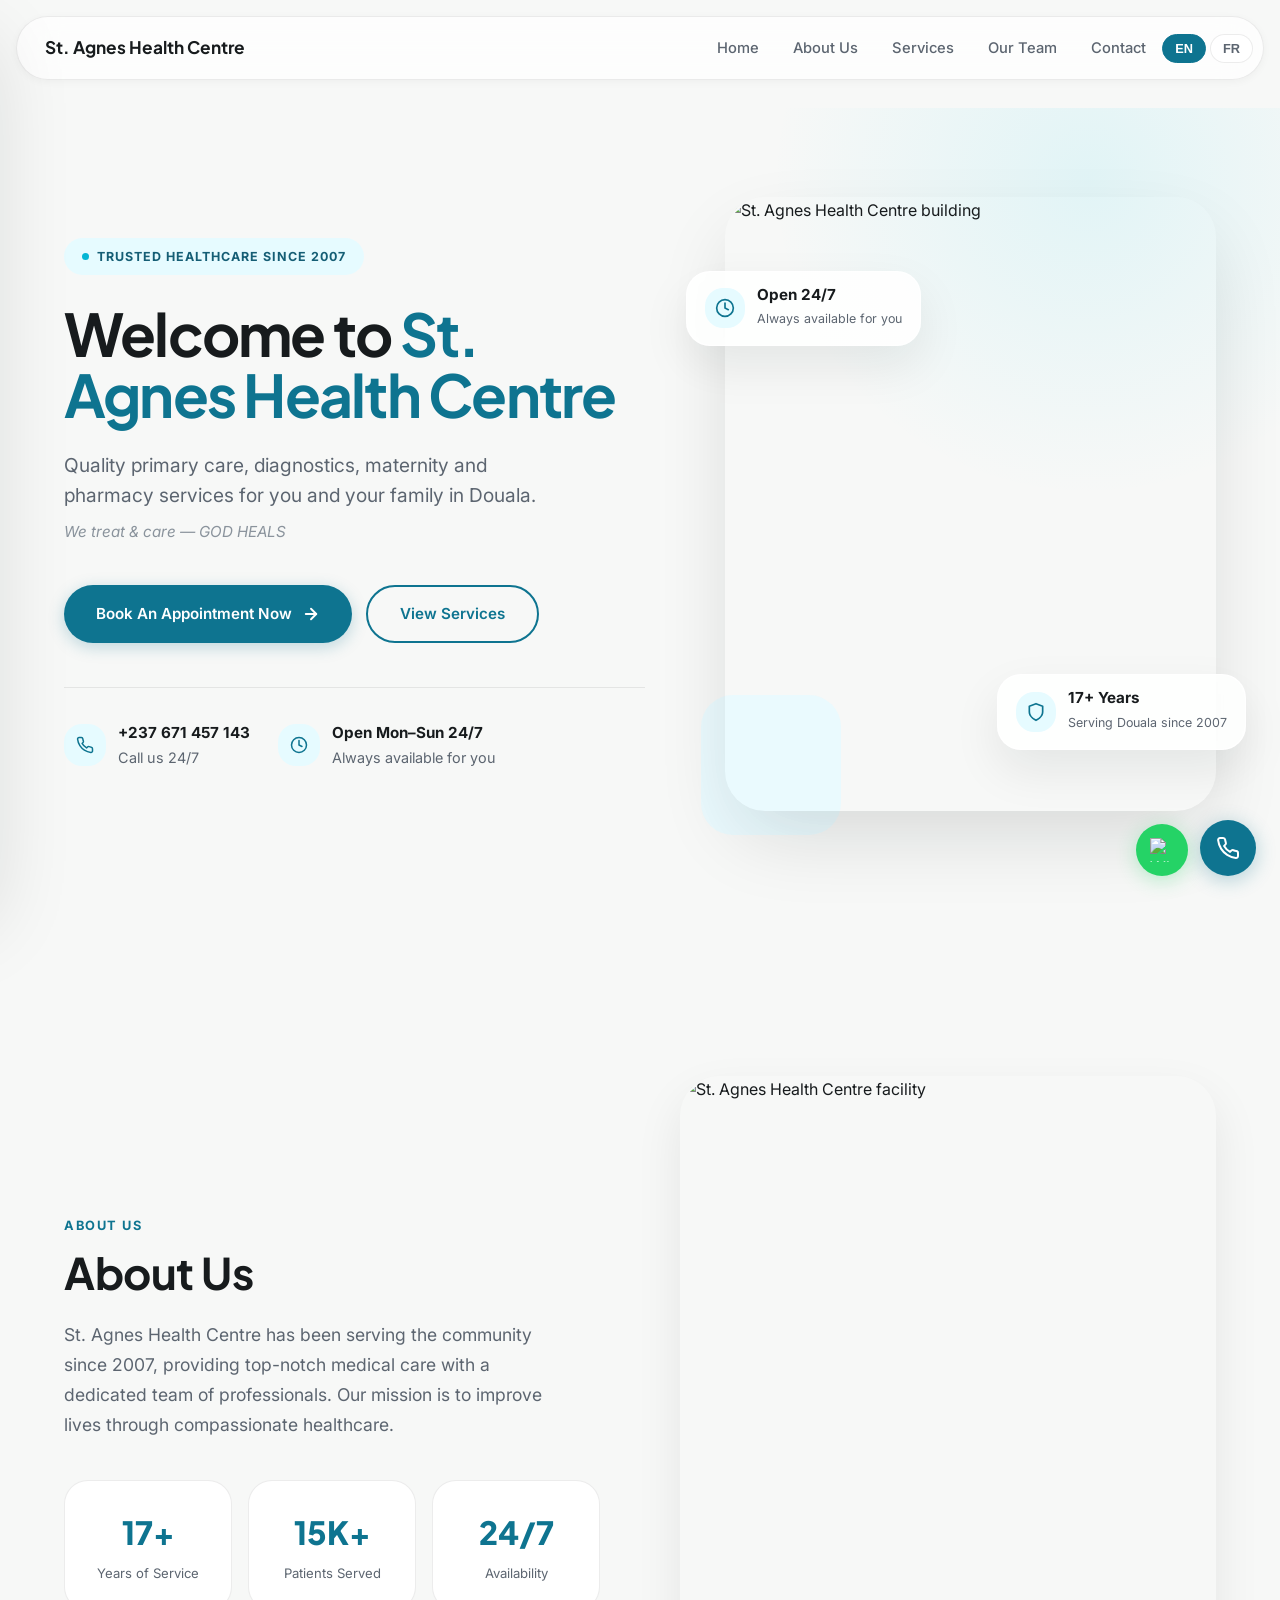
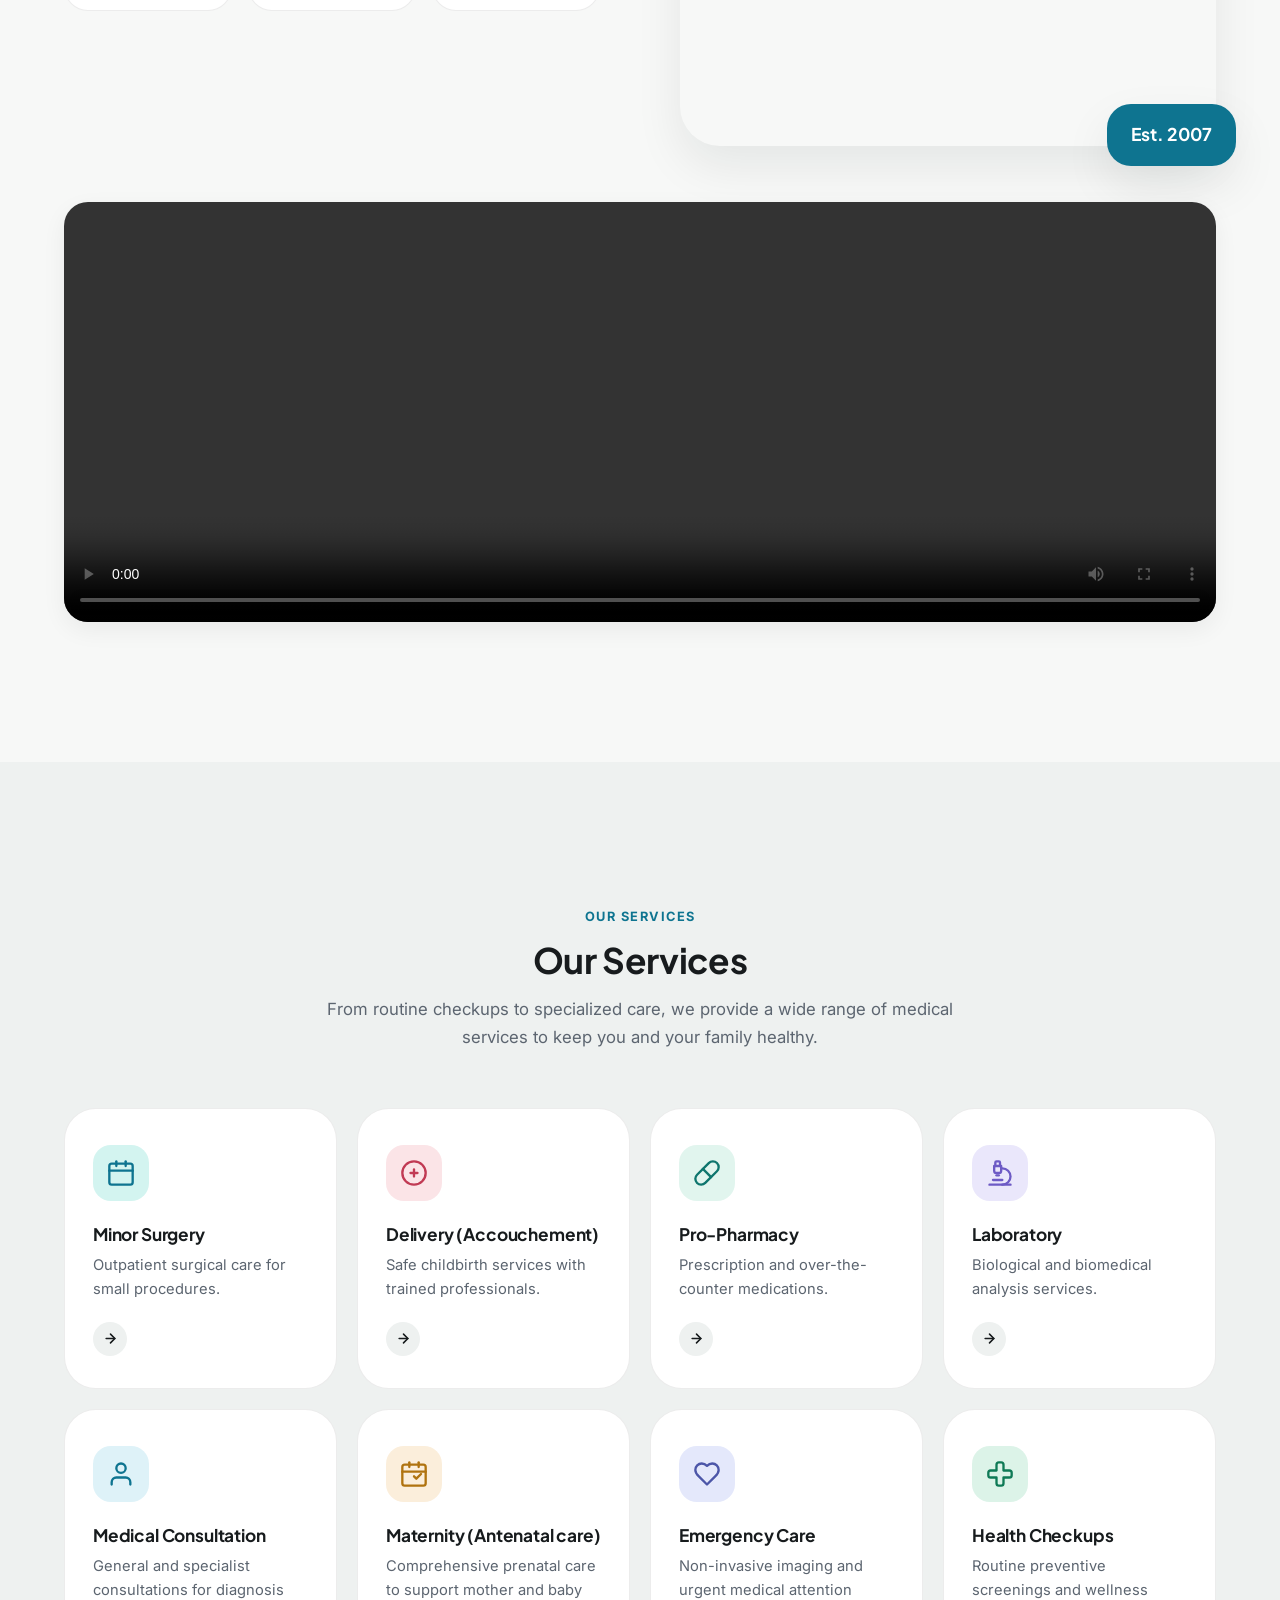
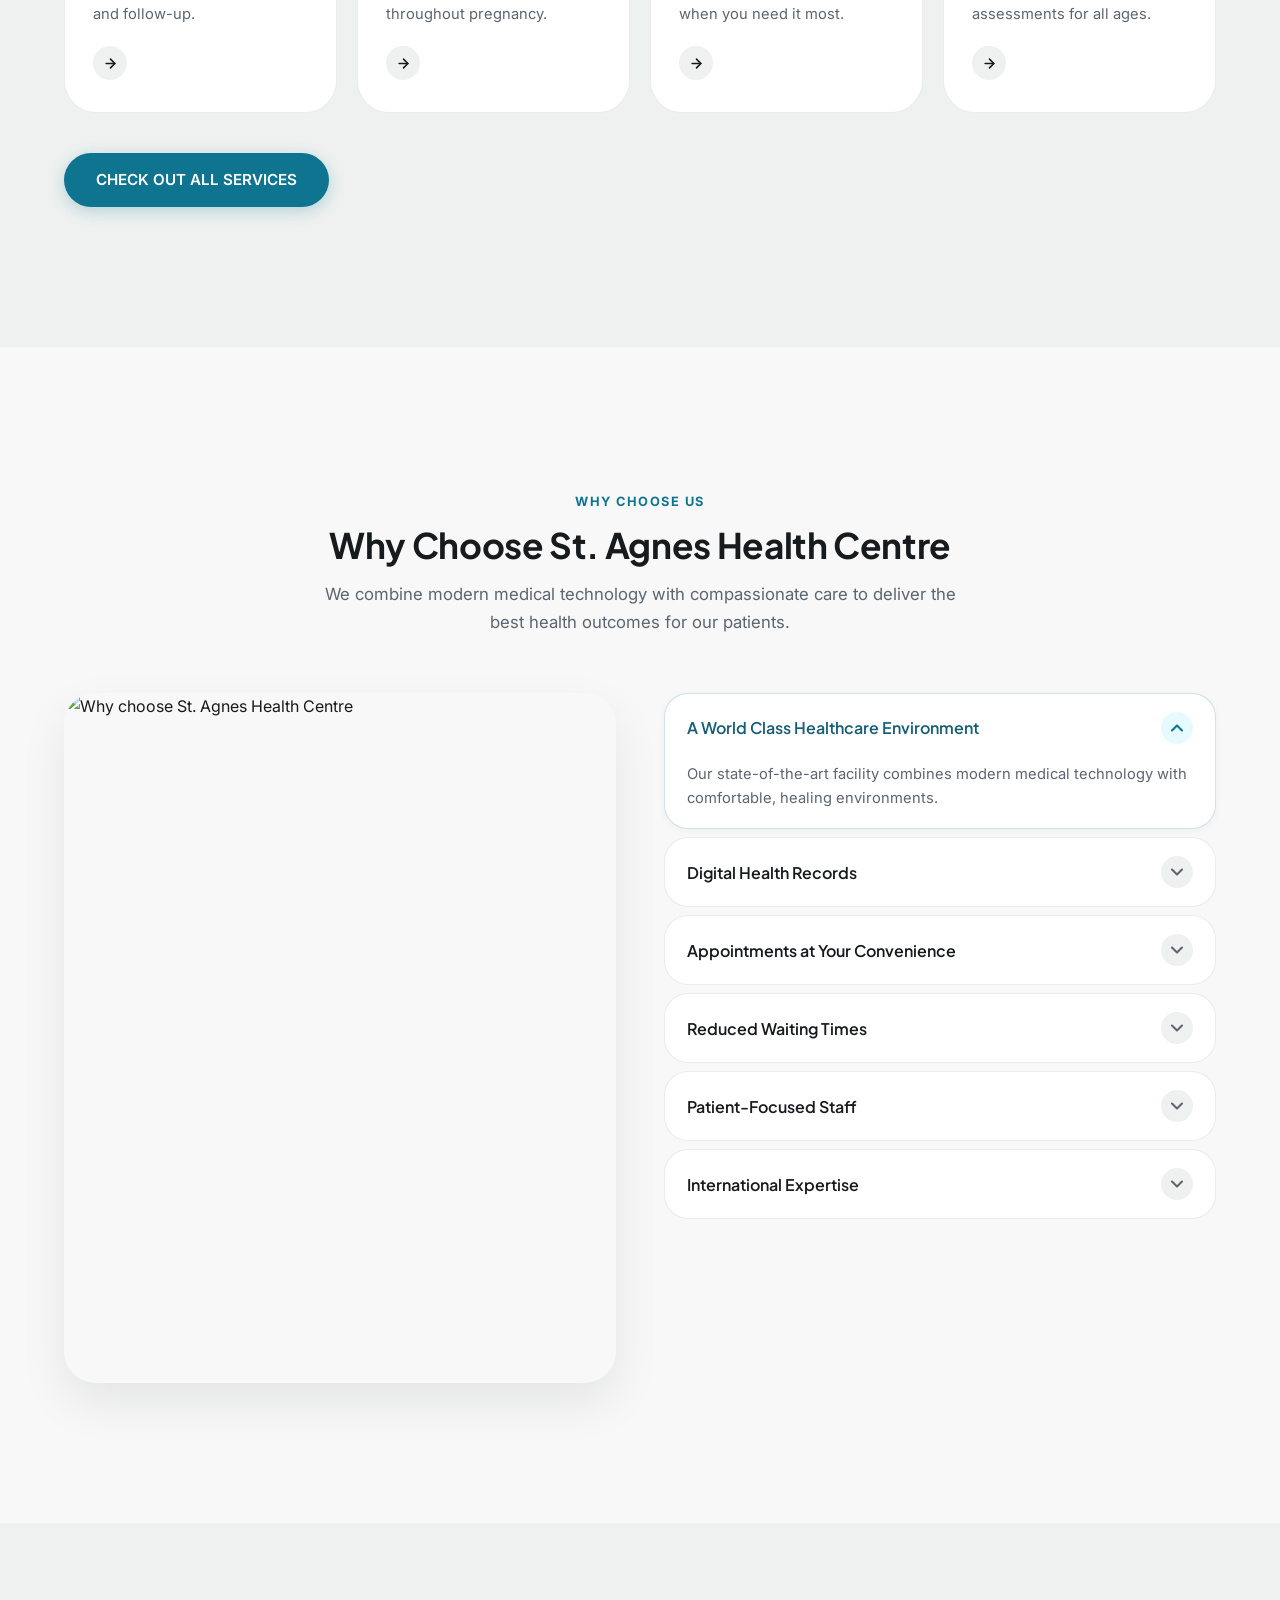
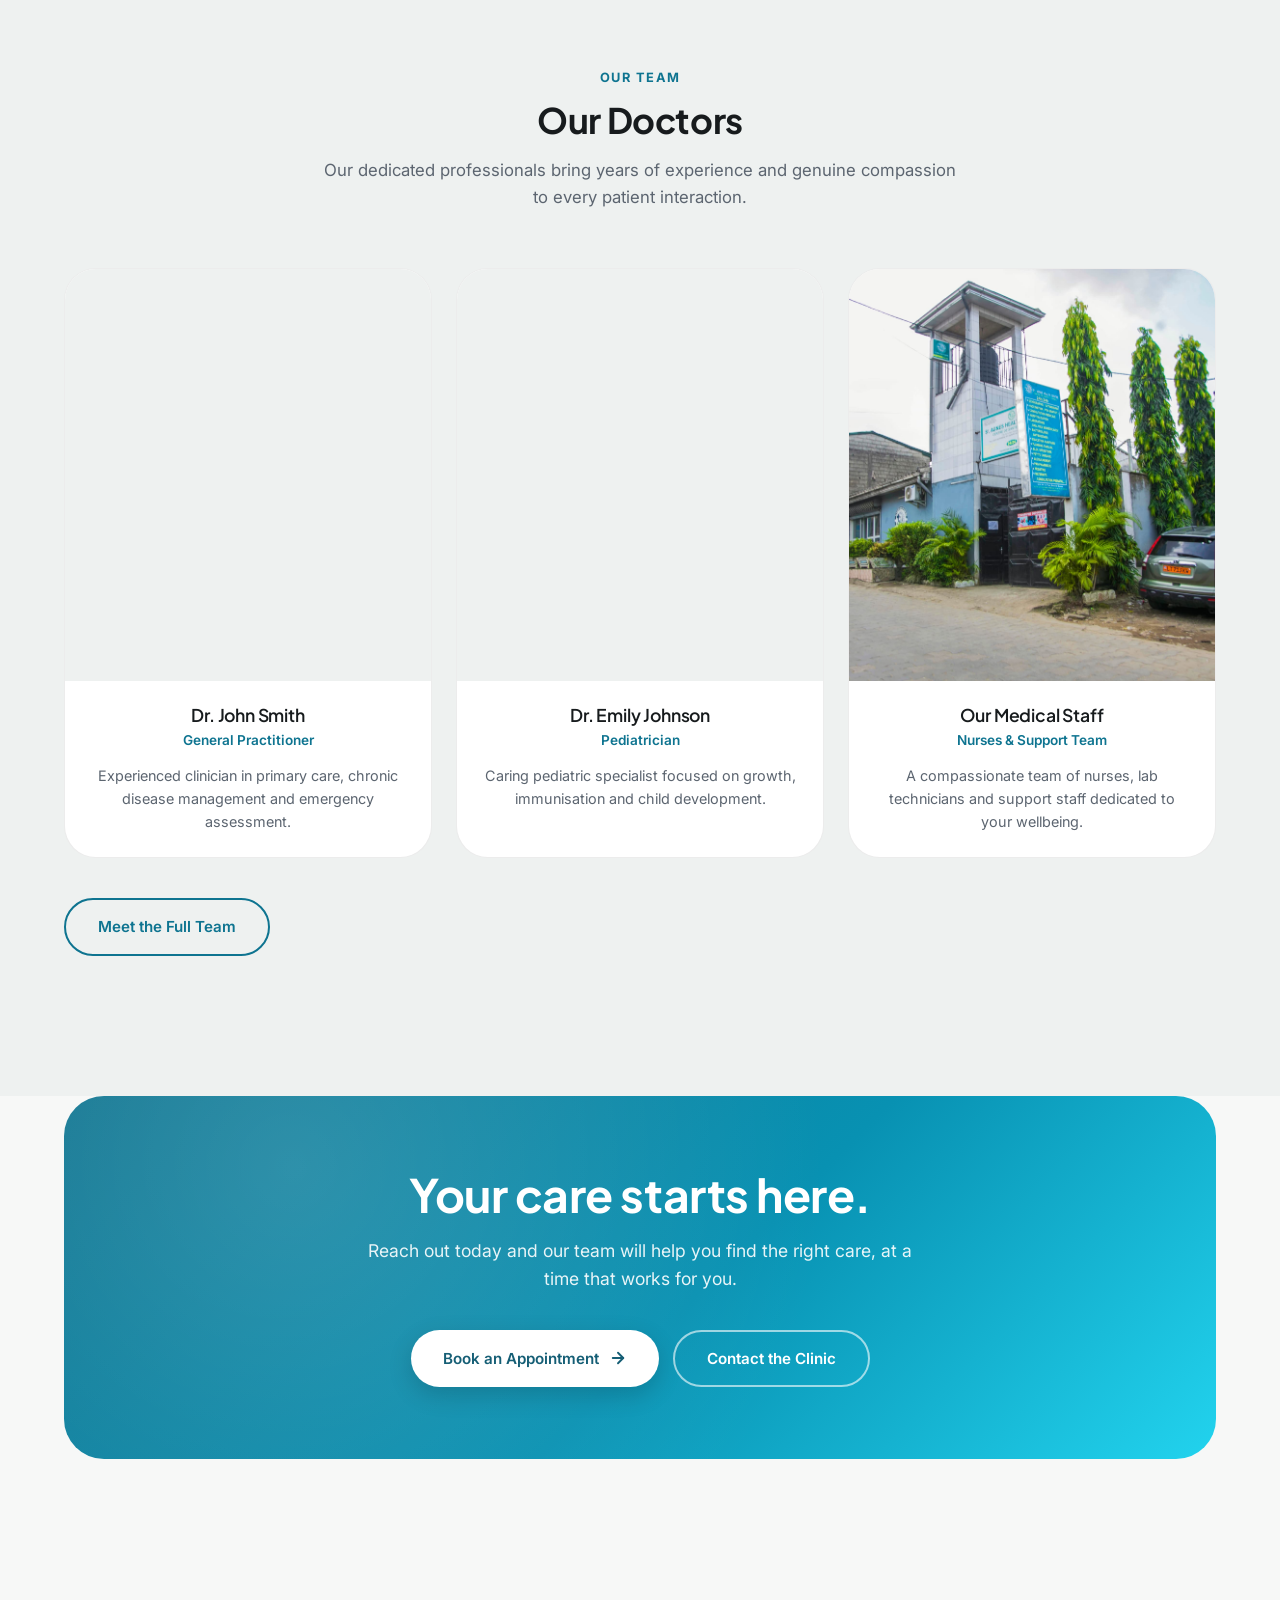
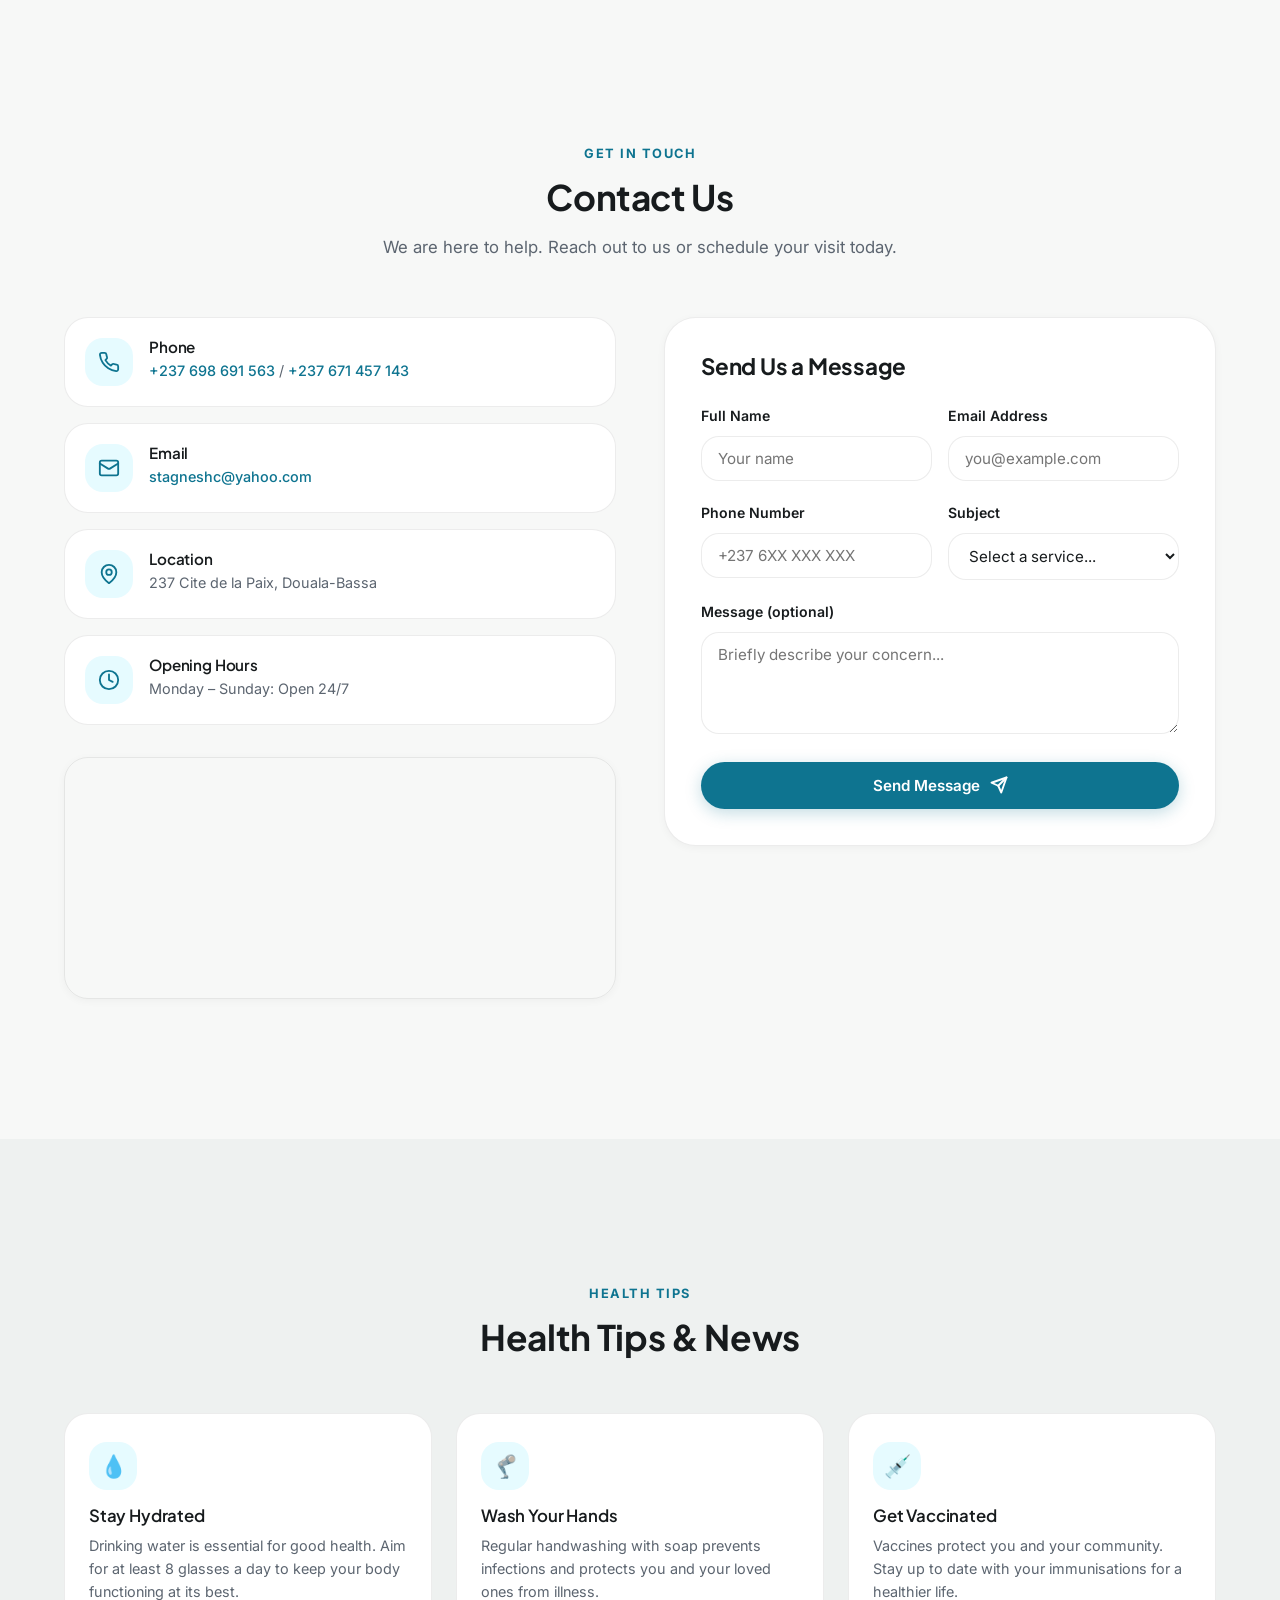
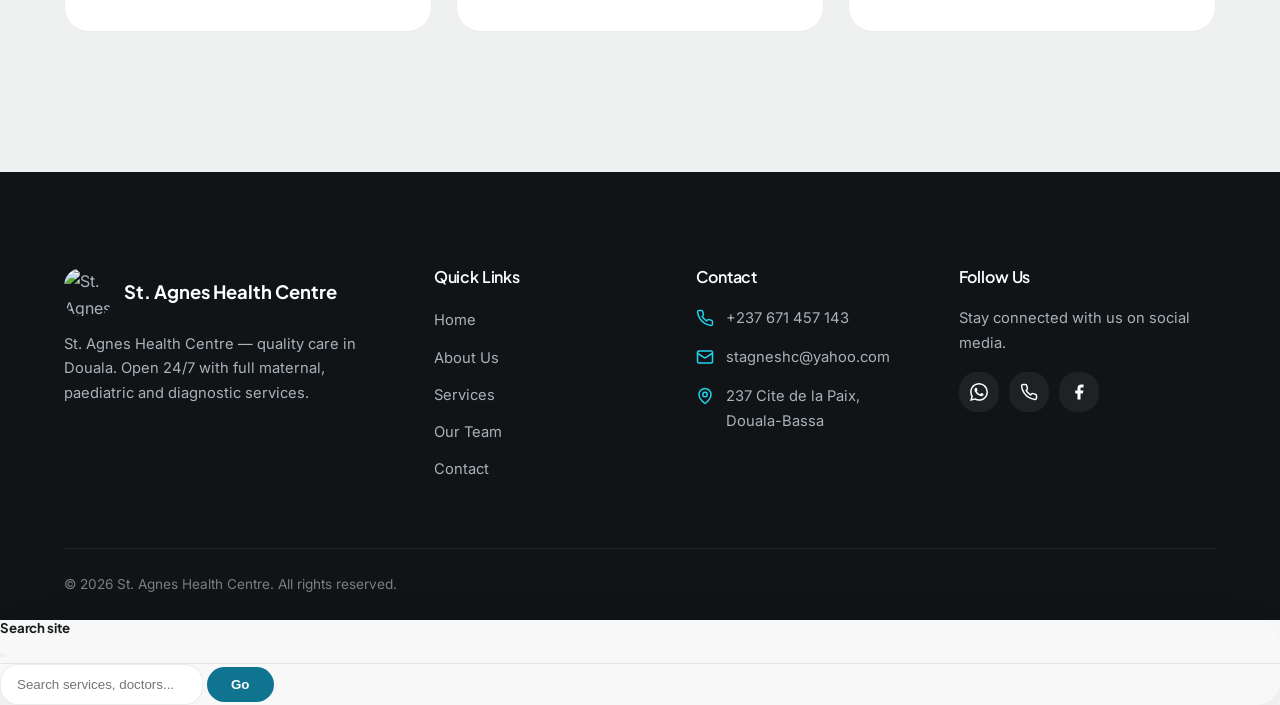
==== commit 4708f24c: "Updated homepage content and styling" ====
--- a/public/index.html
+++ b/public/index.html
@@ -30,10 +30,9 @@
     <div class="sidebar-logo" aria-hidden="true"></div>
     <div class="sidebar-links">
         <a href="#home" data-i18n="nav.home">Home</a>
-        <a href="#about" data-i18n="nav.about">About Us</a>
-        <a href="#services-section" data-i18n="nav.services">Services</a>
-        <a href="#team-section" data-i18n="nav.team">Our Team</a>
-        <a href="#why-choose" data-i18n="nav.why">Why Choose Us</a>
+        <a href="about.html" data-i18n="nav.about">About Us</a>
+        <a href="services.html" data-i18n="nav.services">Services</a>
+        <a href="our-team.html" data-i18n="nav.team">Our Team</a>
         <a href="#contact" data-i18n="nav.contact">Contact</a>
     </div>
 </nav>
@@ -52,10 +51,10 @@
             <div class="nav-links" role="navigation" aria-label="Main navigation">
                 <ul class="navbar-nav">
                     <li class="nav-item"><a class="nav-link" href="#home" data-i18n="nav.home">Home</a></li>
-                    <li class="nav-item"><a class="nav-link" href="#about" data-i18n="nav.about">About Us</a></li>
-                    <li class="nav-item"><a class="nav-link" href="#services-section" data-i18n="nav.services">Services</a></li>
-                    <li class="nav-item"><a class="nav-link" href="#team-section" data-i18n="nav.team">Our Team</a></li>
-                    <li class="nav-item"><a class="nav-link" href="#contact" data-i18n="nav.contact">Contact</a></li>
+                    <li class="nav-item"><a class="nav-link" href="about.html" data-i18n="nav.about">About Us</a></li>
+                    <li class="nav-item"><a class="nav-link" href="services.html" data-i18n="nav.services">Services</a></li>
+                    <li class="nav-item"><a class="nav-link" href="our-team.html" data-i18n="nav.team">Our Team</a></li>
+                    <li class="nav-item"><a class="nav-link" href="contact.html" data-i18n="nav.contact">Contact</a></li>
                 </ul>
             </div>
         </div>
@@ -261,48 +260,77 @@
             <h2 data-i18n="why.title">Why Choose St. Agnes Health Centre</h2>
             <p data-i18n="why.intro">We combine modern medical technology with compassionate care to deliver the best health outcomes for our patients.</p>
         </div>
-        <div class="why-grid stagger-children">
-            <div class="why-card reveal">
-                <div class="icon-wrap">
-                    <svg width="24" height="24" viewBox="0 0 24 24" fill="none" stroke="currentColor" stroke-width="2" stroke-linecap="round" stroke-linejoin="round"><path d="M12 22s8-4 8-10V5l-8-3-8 3v7c0 6 8 10 8 10z"/></svg>
-                </div>
-                <h3 data-i18n="why.sec1.title">World Class Environment</h3>
-                <p data-i18n="why.sec1.desc">Our state-of-the-art facility combines modern medical technology with comfortable, healing environments.</p>
-            </div>
-            <div class="why-card reveal">
-                <div class="icon-wrap">
-                    <svg width="24" height="24" viewBox="0 0 24 24" fill="none" stroke="currentColor" stroke-width="2" stroke-linecap="round" stroke-linejoin="round"><rect x="5" y="2" width="14" height="20" rx="2" ry="2"/><path d="M12 18h.01"/></svg>
-                </div>
-                <h3 data-i18n="why.sec2.title">Digital Health Records</h3>
-                <p data-i18n="why.sec2.desc">Access your medical history, test results, and appointments through our secure digital platform.</p>
-            </div>
-            <div class="why-card reveal">
-                <div class="icon-wrap">
-                    <svg width="24" height="24" viewBox="0 0 24 24" fill="none" stroke="currentColor" stroke-width="2" stroke-linecap="round" stroke-linejoin="round"><circle cx="12" cy="12" r="10"/><polyline points="12 6 12 12 16 14"/></svg>
-                </div>
-                <h3 data-i18n="why.sec3.title">Convenient Appointments</h3>
-                <p data-i18n="why.sec3.desc">Book appointments 24/7 through our online portal. We offer flexible scheduling to accommodate your lifestyle.</p>
-            </div>
-            <div class="why-card reveal">
-                <div class="icon-wrap">
-                    <svg width="24" height="24" viewBox="0 0 24 24" fill="none" stroke="currentColor" stroke-width="2" stroke-linecap="round" stroke-linejoin="round"><path d="M13 2 3 14h9l-1 8 10-12h-9l1-8z"/></svg>
-                </div>
-                <h3 data-i18n="why.sec4.title">Reduced Waiting Times</h3>
-                <p data-i18n="why.sec4.desc">Our queue management system and efficient scheduling practices minimize your waiting time.</p>
-            </div>
-            <div class="why-card reveal">
-                <div class="icon-wrap">
-                    <svg width="24" height="24" viewBox="0 0 24 24" fill="none" stroke="currentColor" stroke-width="2" stroke-linecap="round" stroke-linejoin="round"><path d="M20.84 4.61a5.5 5.5 0 0 0-7.78 0L12 5.67l-1.06-1.06a5.5 5.5 0 0 0-7.78 7.78l1.06 1.06L12 21.23l7.78-7.78 1.06-1.06a5.5 5.5 0 0 0 0-7.78z"/></svg>
-                </div>
-                <h3 data-i18n="why.sec5.title">Patient-Focused Staff</h3>
-                <p data-i18n="why.sec5.desc">Our team is committed to providing compassionate, personalized care. We take time to listen to your concerns.</p>
-            </div>
-            <div class="why-card reveal">
-                <div class="icon-wrap">
-                    <svg width="24" height="24" viewBox="0 0 24 24" fill="none" stroke="currentColor" stroke-width="2" stroke-linecap="round" stroke-linejoin="round"><circle cx="12" cy="12" r="10"/><line x1="2" y1="12" x2="22" y2="12"/><path d="M12 2a15.3 15.3 0 0 1 4 10 15.3 15.3 0 0 1-4 10 15.3 15.3 0 0 1-4-10 15.3 15.3 0 0 1 4-10z"/></svg>
-                </div>
-                <h3 data-i18n="why.sec6.title">International Expertise</h3>
-                <p data-i18n="why.sec6.desc">Our medical team includes professionals trained at leading international institutions with global partnerships.</p>
+        <div class="why-split reveal">
+            <div class="why-split-image">
+                <img src="images/img4.jpg" alt="Why choose St. Agnes Health Centre">
+            </div>
+            <div class="why-split-accordion" id="whyAccordion">
+                <div class="why-accordion-item active">
+                    <button class="why-accordion-trigger" aria-expanded="true">
+                        <span class="why-accordion-title" data-i18n="why.sec1.title">World Class Environment</span>
+                        <span class="why-accordion-chevron">
+                            <svg width="20" height="20" viewBox="0 0 24 24" fill="none" stroke="currentColor" stroke-width="2.5" stroke-linecap="round" stroke-linejoin="round"><path d="m6 9 6 6 6-6"/></svg>
+                        </span>
+                    </button>
+                    <div class="why-accordion-content" style="max-height:200px;">
+                        <p data-i18n="why.sec1.desc">Our state-of-the-art facility combines modern medical technology with comfortable, healing environments designed to make every visit reassuring.</p>
+                    </div>
+                </div>
+                <div class="why-accordion-item">
+                    <button class="why-accordion-trigger" aria-expanded="false">
+                        <span class="why-accordion-title" data-i18n="why.sec2.title">Digital Health Records</span>
+                        <span class="why-accordion-chevron">
+                            <svg width="20" height="20" viewBox="0 0 24 24" fill="none" stroke="currentColor" stroke-width="2.5" stroke-linecap="round" stroke-linejoin="round"><path d="m6 9 6 6 6-6"/></svg>
+                        </span>
+                    </button>
+                    <div class="why-accordion-content">
+                        <p data-i18n="why.sec2.desc">Access your medical history, test results, and appointments through our secure digital platform. Our electronic health record system ensures accurate documentation and seamless communication between your healthcare providers.</p>
+                    </div>
+                </div>
+                <div class="why-accordion-item">
+                    <button class="why-accordion-trigger" aria-expanded="false">
+                        <span class="why-accordion-title" data-i18n="why.sec3.title">Convenient Appointments</span>
+                        <span class="why-accordion-chevron">
+                            <svg width="20" height="20" viewBox="0 0 24 24" fill="none" stroke="currentColor" stroke-width="2.5" stroke-linecap="round" stroke-linejoin="round"><path d="m6 9 6 6 6-6"/></svg>
+                        </span>
+                    </button>
+                    <div class="why-accordion-content">
+                        <p data-i18n="why.sec3.desc">Book appointments 24/7 through our online portal. We offer flexible scheduling including early morning and evening slots to accommodate your busy lifestyle.</p>
+                    </div>
+                </div>
+                <div class="why-accordion-item">
+                    <button class="why-accordion-trigger" aria-expanded="false">
+                        <span class="why-accordion-title" data-i18n="why.sec4.title">Reduced Waiting Times</span>
+                        <span class="why-accordion-chevron">
+                            <svg width="20" height="20" viewBox="0 0 24 24" fill="none" stroke="currentColor" stroke-width="2.5" stroke-linecap="round" stroke-linejoin="round"><path d="m6 9 6 6 6-6"/></svg>
+                        </span>
+                    </button>
+                    <div class="why-accordion-content">
+                        <p data-i18n="why.sec4.desc">Our innovative queue management system and efficient scheduling practices minimize your waiting time. We respect your time and strive to ensure you receive prompt attention.</p>
+                    </div>
+                </div>
+                <div class="why-accordion-item">
+                    <button class="why-accordion-trigger" aria-expanded="false">
+                        <span class="why-accordion-title" data-i18n="why.sec5.title">Patient-Focused Staff</span>
+                        <span class="why-accordion-chevron">
+                            <svg width="20" height="20" viewBox="0 0 24 24" fill="none" stroke="currentColor" stroke-width="2.5" stroke-linecap="round" stroke-linejoin="round"><path d="m6 9 6 6 6-6"/></svg>
+                        </span>
+                    </button>
+                    <div class="why-accordion-content">
+                        <p data-i18n="why.sec5.desc">Our team is committed to providing compassionate, personalized care. From our reception staff to our medical professionals, everyone is trained to prioritize patient comfort and satisfaction.</p>
+                    </div>
+                </div>
+                <div class="why-accordion-item">
+                    <button class="why-accordion-trigger" aria-expanded="false">
+                        <span class="why-accordion-title" data-i18n="why.sec6.title">International Expertise</span>
+                        <span class="why-accordion-chevron">
+                            <svg width="20" height="20" viewBox="0 0 24 24" fill="none" stroke="currentColor" stroke-width="2.5" stroke-linecap="round" stroke-linejoin="round"><path d="m6 9 6 6 6-6"/></svg>
+                        </span>
+                    </button>
+                    <div class="why-accordion-content">
+                        <p data-i18n="why.sec6.desc">Our medical team includes professionals trained at leading international institutions. We maintain partnerships with global healthcare centers, ensuring our practices align with international standards.</p>
+                    </div>
+                </div>
             </div>
         </div>
     </div>
@@ -376,8 +404,8 @@
     <div class="container">
         <div class="section-header reveal">
             <span class="section-label" data-i18n="label.contact">Get in Touch</span>
-            <h2 id="contact-title" data-i18n="contact-title">Contact Us or Book an Appointment</h2>
-            <p data-i18n="contact.intro">We are here to help. Reach out to us or schedule your visit today.</p>
+            <h2 id="contact-title" data-i18n="contact-title">Send Us a Message</h2>
+            <p data-i18n="contact.intro">We are here to help. Reach out to us and our team will get back to you promptly.</p>
         </div>
         <div class="contact-grid">
             <div class="reveal">
@@ -425,7 +453,7 @@
             </div>
             <div class="reveal reveal-delay-2">
                 <div class="appointment-form-card">
-                    <h3 data-i18n="appointment-title">Request an Appointment</h3>
+                    <h3 data-i18n="contact.form_title">Send Us a Message</h3>
                     <form action="https://formspree.io/f/xdaazrkp" method="POST">
                         <div class="form-row">
                             <div class="form-group">
@@ -443,33 +471,29 @@
                                 <input type="tel" id="appt-phone" name="phone" placeholder="+237 6XX XXX XXX" data-i18n-placeholder="form.phone_ph">
                             </div>
                             <div class="form-group">
-                                <label for="appt-date" data-i18n="form.date">Preferred Date</label>
-                                <input type="date" id="appt-date" name="date">
+                                <label for="appt-subject">Subject</label>
+                                <select id="appt-subject" name="subject">
+                                    <option value="" data-i18n="form.opt.select">Select a subject...</option>
+                                    <option value="consultation">Medical Consultation</option>
+                                    <option value="maternity">Maternity Care</option>
+                                    <option value="laboratory">Laboratory</option>
+                                    <option value="pharmacy">Pharmacy</option>
+                                    <option value="vaccination">Vaccination</option>
+                                    <option value="ultrasound">Ultrasound</option>
+                                    <option value="pediatrics">Pediatrics</option>
+                                    <option value="surgery">Minor Surgery</option>
+                                    <option value="other">Other</option>
+                                </select>
                             </div>
                         </div>
                         <div class="form-group">
-                            <label for="appt-service" data-i18n="form.service">Service</label>
-                            <select id="appt-service" name="service">
-                                <option value="" data-i18n="form.opt.select">Select a service...</option>
-                                <option value="consultation" data-i18n="form.opt.consultation">Medical Consultation</option>
-                                <option value="maternity" data-i18n="form.opt.maternity">Maternity Care</option>
-                                <option value="laboratory" data-i18n="form.opt.laboratory">Laboratory</option>
-                                <option value="pharmacy" data-i18n="form.opt.pharmacy">Pharmacy</option>
-                                <option value="vaccination" data-i18n="form.opt.vaccination">Vaccination</option>
-                                <option value="ultrasound" data-i18n="form.opt.ultrasound">Ultrasound</option>
-                                <option value="pediatrics" data-i18n="form.opt.pediatrics">Pediatrics</option>
-                                <option value="surgery" data-i18n="form.opt.surgery">Minor Surgery</option>
-                                <option value="other" data-i18n="form.opt.other">Other</option>
-                            </select>
-                        </div>
-                        <div class="form-group">
-                            <label for="appt-message" data-i18n="form.message">Message (optional)</label>
-                            <textarea id="appt-message" name="message" placeholder="Briefly describe your concern..." data-i18n-placeholder="form.message_ph" rows="3"></textarea>
+                            <label for="appt-message" data-i18n="form.message">Message</label>
+                            <textarea id="appt-message" name="message" placeholder="Write your message here..." data-i18n-placeholder="form.message_ph" rows="4" required></textarea>
                         </div>
                         <div class="text-center">
                             <button type="submit" class="btn-primary-custom" style="width:100%;justify-content:center;">
-                                <span data-i18n="form.submit">Book Appointment</span>
-                                <svg width="18" height="18" viewBox="0 0 24 24" fill="none" stroke="currentColor" stroke-width="2.5" stroke-linecap="round" stroke-linejoin="round"><path d="M5 12h14"/><path d="m12 5 7 7-7 7"/></svg>
+                                <span data-i18n="form.send">Send Message</span>
+                                <svg width="18" height="18" viewBox="0 0 24 24" fill="none" stroke="currentColor" stroke-width="2.5" stroke-linecap="round" stroke-linejoin="round"><line x1="22" y1="2" x2="11" y2="13"/><polygon points="22 2 15 22 11 13 2 9 22 2"/></svg>
                             </button>
                         </div>
                     </form>
@@ -519,26 +543,15 @@
                     <span>St. Agnes Health Centre</span>
                 </div>
                 <p class="footer-about" data-i18n="footer.about_text">St. Agnes Health Centre &mdash; quality care in Douala. Open 24/7 with full maternal, paediatric and diagnostic services.</p>
-                <div class="footer-social" aria-label="Social media links">
-                    <a href="#" aria-label="Facebook" title="Facebook">
-                        <svg width="18" height="18" viewBox="0 0 24 24" fill="currentColor"><path d="M18 2h-3a5 5 0 0 0-5 5v3H7v4h3v8h4v-8h3l1-4h-4V7a1 1 0 0 1 1-1h3z"/></svg>
-                    </a>
-                    <a href="#" aria-label="Twitter" title="Twitter">
-                        <svg width="18" height="18" viewBox="0 0 24 24" fill="currentColor"><path d="M22 4s-.7 2.1-2 3.4c1.6 10-9.4 17.3-18 11.6 2.2.1 4.4-.6 6-2C3 15.5.5 9.6 3 5c2.2 2.6 5.6 4.1 9 4-.9-4.2 4-6.6 7-3.8 1.1 0 3-1.2 3-1.2z"/></svg>
-                    </a>
-                    <a href="#" aria-label="Instagram" title="Instagram">
-                        <svg width="18" height="18" viewBox="0 0 24 24" fill="none" stroke="currentColor" stroke-width="2" stroke-linecap="round" stroke-linejoin="round"><rect x="2" y="2" width="20" height="20" rx="5" ry="5"/><path d="M16 11.37A4 4 0 1 1 12.63 8 4 4 0 0 1 16 11.37z"/><line x1="17.5" y1="6.5" x2="17.51" y2="6.5"/></svg>
-                    </a>
-                </div>
             </div>
             <div class="footer-col">
                 <h4 data-i18n="footer.quick_links">Quick Links</h4>
                 <ul>
                     <li><a href="index.html" data-i18n="nav.home">Home</a></li>
-                    <li><a href="#about" data-i18n="nav.about">About Us</a></li>
+                    <li><a href="about.html" data-i18n="nav.about">About Us</a></li>
                     <li><a href="services.html" data-i18n="nav.services">Services</a></li>
                     <li><a href="our-team.html" data-i18n="nav.team">Our Team</a></li>
-                    <li><a href="appointment.html" data-i18n="nav.contact">Contact</a></li>
+                    <li><a href="contact.html" data-i18n="nav.contact">Contact</a></li>
                 </ul>
             </div>
             <div class="footer-col">
@@ -557,13 +570,19 @@
                 </div>
             </div>
             <div class="footer-col">
-                <h4 data-i18n="footer.follow_us">Newsletter</h4>
-                <p style="font-size:0.92rem;color:var(--clr-footer-text);margin-bottom:0;" data-i18n="footer.newsletter_intro">Subscribe for health tips and updates from St. Agnes.</p>
-                <form id="footer-newsletter-form" class="footer-newsletter-form" aria-label="Subscribe to newsletter">
-                    <input id="footer-newsletter-email" type="email" placeholder="" data-i18n-placeholder="footer.newsletter_placeholder" aria-label="Email address">
-                    <button type="submit" data-i18n="footer.subscribe">Subscribe</button>
-                </form>
-                <div id="footer-newsletter-message"></div>
+                <h4 data-i18n="footer.follow_us">Follow Us</h4>
+                <p style="font-size:0.92rem;color:var(--clr-footer-text);margin-bottom:12px;">Stay connected with us on social media.</p>
+                <div class="footer-social" aria-label="Social media links">
+                    <a href="https://wa.me/237671457143" aria-label="WhatsApp" title="WhatsApp" target="_blank" rel="noopener noreferrer">
+                        <svg width="18" height="18" viewBox="0 0 24 24" fill="currentColor"><path d="M17.472 14.382c-.297-.149-1.758-.867-2.03-.967-.273-.099-.471-.148-.67.15-.197.297-.767.966-.94 1.164-.173.199-.347.223-.644.075-.297-.15-1.255-.463-2.39-1.475-.883-.788-1.48-1.761-1.653-2.059-.173-.297-.018-.458.13-.606.134-.133.298-.347.446-.52.149-.174.198-.298.298-.497.099-.198.05-.371-.025-.52-.075-.149-.669-1.612-.916-2.207-.242-.579-.487-.5-.669-.51-.173-.008-.371-.01-.57-.01-.198 0-.52.074-.792.372-.272.297-1.04 1.016-1.04 2.479 0 1.462 1.065 2.875 1.213 3.074.149.198 2.096 3.2 5.077 4.487.709.306 1.262.489 1.694.625.712.227 1.36.195 1.871.118.571-.085 1.758-.719 2.006-1.413.248-.694.248-1.289.173-1.413-.074-.124-.272-.198-.57-.347m-5.421 7.403h-.004a9.87 9.87 0 01-5.031-1.378l-.361-.214-3.741.982.998-3.648-.235-.374a9.86 9.86 0 01-1.51-5.26c.001-5.45 4.436-9.884 9.888-9.884 2.64 0 5.122 1.03 6.988 2.898a9.825 9.825 0 012.893 6.994c-.003 5.45-4.437 9.884-9.885 9.884m8.413-18.297A11.815 11.815 0 0012.05 0C5.495 0 .16 5.335.157 11.892c0 2.096.547 4.142 1.588 5.945L.057 24l6.305-1.654a11.882 11.882 0 005.683 1.448h.005c6.554 0 11.89-5.335 11.893-11.893a11.821 11.821 0 00-3.48-8.413z"/></svg>
+                    </a>
+                    <a href="tel:+237671457143" aria-label="Call us" title="Call us">
+                        <svg width="18" height="18" viewBox="0 0 24 24" fill="none" stroke="currentColor" stroke-width="2" stroke-linecap="round" stroke-linejoin="round"><path d="M22 16.92v3a2 2 0 0 1-2.18 2 19.79 19.79 0 0 1-8.63-3.07 19.5 19.5 0 0 1-6-6 19.79 19.79 0 0 1-3.07-8.67A2 2 0 0 1 4.11 2h3a2 2 0 0 1 2 1.72c.127.96.361 1.903.7 2.81a2 2 0 0 1-.45 2.11L8.09 9.91a16 16 0 0 0 6 6l1.27-1.27a2 2 0 0 1 2.11-.45c.907.339 1.85.573 2.81.7A2 2 0 0 1 22 16.92z"/></svg>
+                    </a>
+                    <a href="#" aria-label="Facebook" title="Facebook">
+                        <svg width="18" height="18" viewBox="0 0 24 24" fill="currentColor"><path d="M18 2h-3a5 5 0 0 0-5 5v3H7v4h3v8h4v-8h3l1-4h-4V7a1 1 0 0 1 1-1h3z"/></svg>
+                    </a>
+                </div>
             </div>
         </div>
         <div class="footer-bottom">
--- a/public/styles.css
+++ b/public/styles.css
@@ -2022,3 +2022,128 @@
   .hero-floating-card strong { font-size: 0.78rem; }
   .hero-floating-card span { font-size: 0.68rem; }
 }
+
+/* ==========================================================================
+   WHY CHOOSE US — 2-COLUMN SPLIT WITH ACCORDION
+   ========================================================================== */
+.why-split {
+  display: grid;
+  grid-template-columns: 1fr 1fr;
+  gap: 48px;
+  align-items: start;
+}
+
+.why-split-image {
+  border-radius: var(--radius-xl);
+  overflow: hidden;
+  box-shadow: var(--shadow-lg);
+  aspect-ratio: 4 / 5;
+}
+
+.why-split-image img {
+  width: 100%;
+  height: 100%;
+  object-fit: cover;
+  display: block;
+}
+
+.why-split-accordion {
+  display: flex;
+  flex-direction: column;
+  gap: 8px;
+}
+
+.why-accordion-item {
+  border: 1px solid var(--clr-border);
+  border-radius: var(--radius-lg);
+  overflow: hidden;
+  background: var(--clr-white);
+  transition: border-color var(--transition-normal), box-shadow var(--transition-normal);
+}
+
+.why-accordion-item.active {
+  border-color: rgba(14,116,144,0.2);
+  box-shadow: var(--shadow-sm);
+}
+
+.why-accordion-trigger {
+  display: flex;
+  align-items: center;
+  justify-content: space-between;
+  width: 100%;
+  padding: 18px 22px;
+  background: none;
+  border: none;
+  cursor: pointer;
+  text-align: left;
+  font-family: var(--font-heading);
+  font-weight: 600;
+  font-size: 1rem;
+  color: var(--clr-text);
+  transition: color var(--transition-fast);
+}
+
+.why-accordion-trigger:hover {
+  color: var(--clr-primary);
+}
+
+.why-accordion-item.active .why-accordion-trigger {
+  color: var(--clr-primary-dark);
+}
+
+.why-accordion-title {
+  flex: 1;
+}
+
+.why-accordion-chevron {
+  display: flex;
+  align-items: center;
+  justify-content: center;
+  width: 32px; height: 32px;
+  border-radius: var(--radius-full);
+  background: var(--clr-bg-alt);
+  color: var(--clr-text-secondary);
+  flex-shrink: 0;
+  transition: transform var(--transition-normal), background var(--transition-normal), color var(--transition-normal);
+}
+
+.why-accordion-item.active .why-accordion-chevron {
+  transform: rotate(180deg);
+  background: var(--clr-accent-soft);
+  color: var(--clr-primary);
+}
+
+.why-accordion-content {
+  max-height: 0;
+  overflow: hidden;
+  transition: max-height 0.4s var(--ease-premium);
+}
+
+.why-accordion-content p {
+  padding: 0 22px 18px;
+  font-size: 0.92rem;
+  color: var(--clr-text-secondary);
+  line-height: 1.65;
+  margin: 0;
+}
+
+@media (max-width: 900px) {
+  .why-split { grid-template-columns: 1fr; gap: 32px; }
+  .why-split-image { order: -1; max-width: 480px; margin: 0 auto; aspect-ratio: 16 / 10; }
+}
+
+/* ==========================================================================
+   SERVICES PAGE — HERO IMAGE
+   ========================================================================== */
+.services-hero-image {
+  border-radius: var(--radius-2xl);
+  overflow: hidden;
+  box-shadow: var(--shadow-lg);
+}
+
+.services-hero-image img {
+  width: 100%;
+  max-height: 420px;
+  object-fit: cover;
+  display: block;
+}
